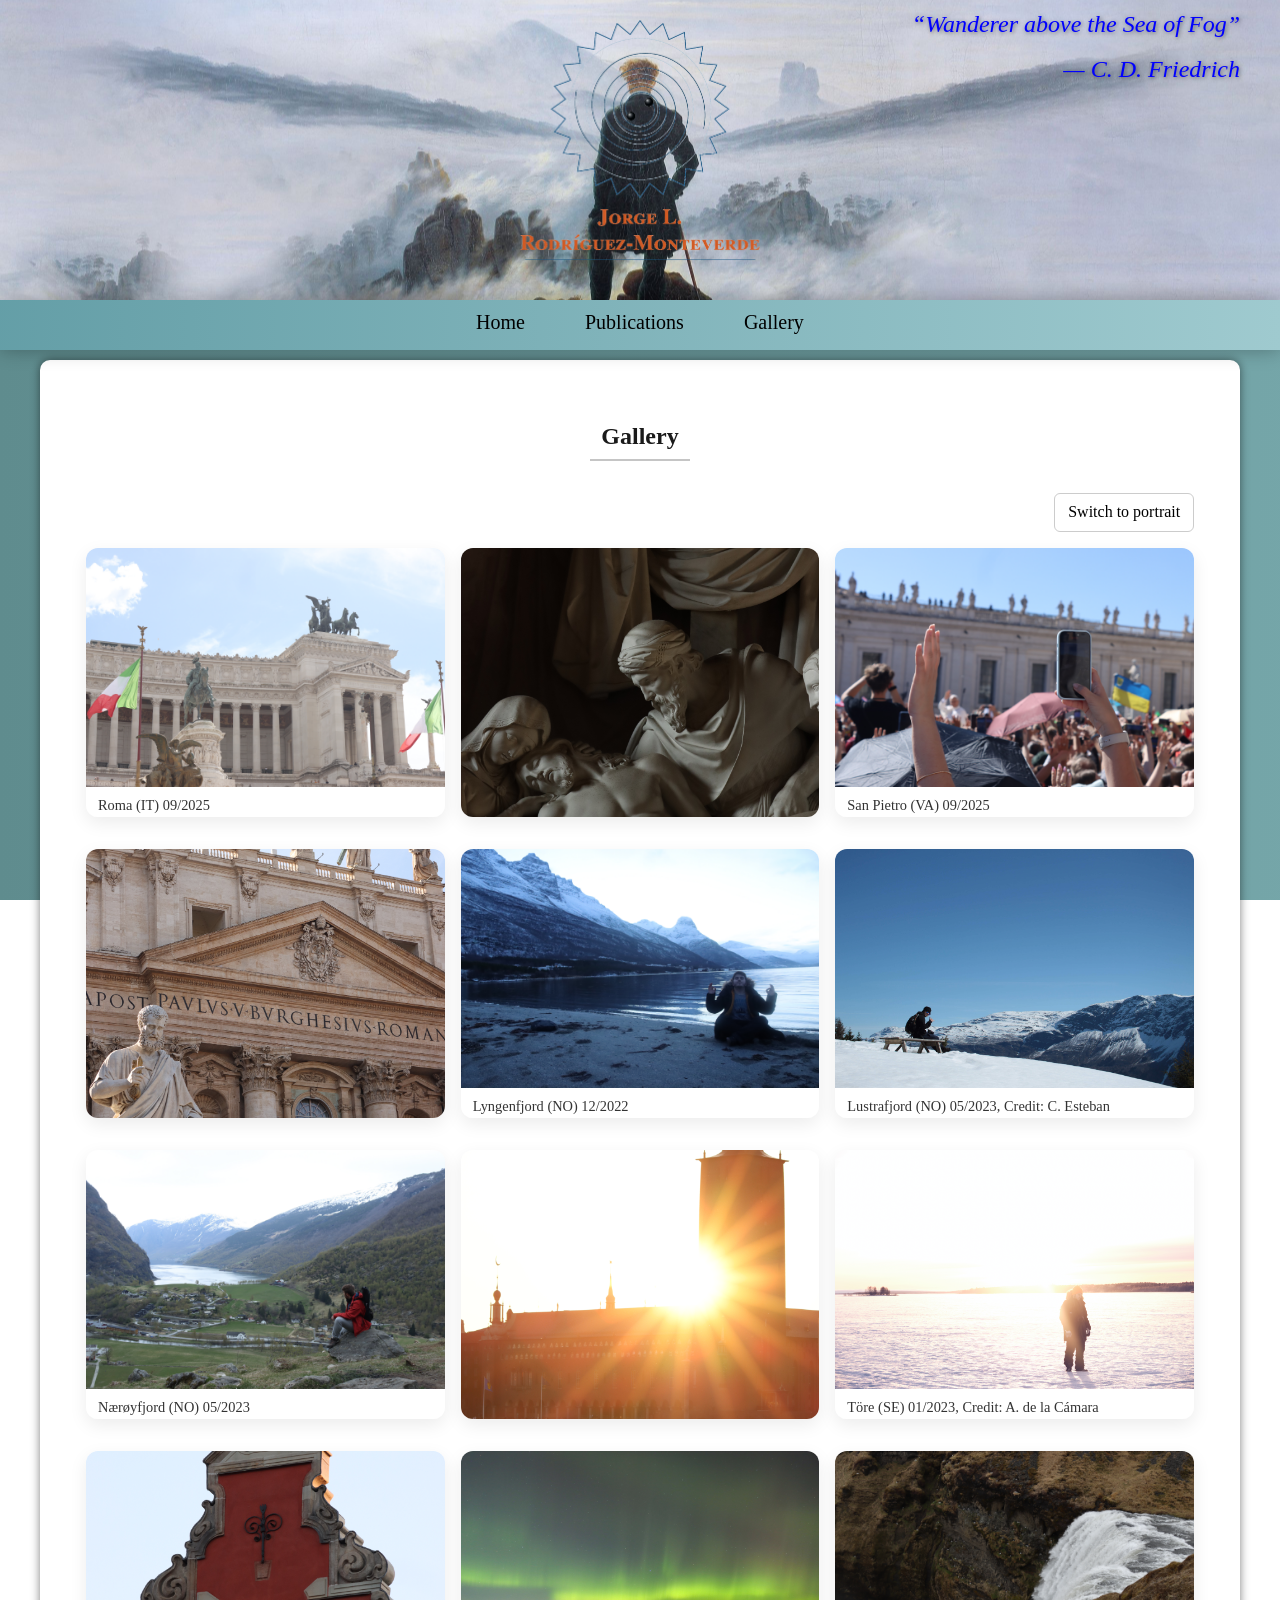
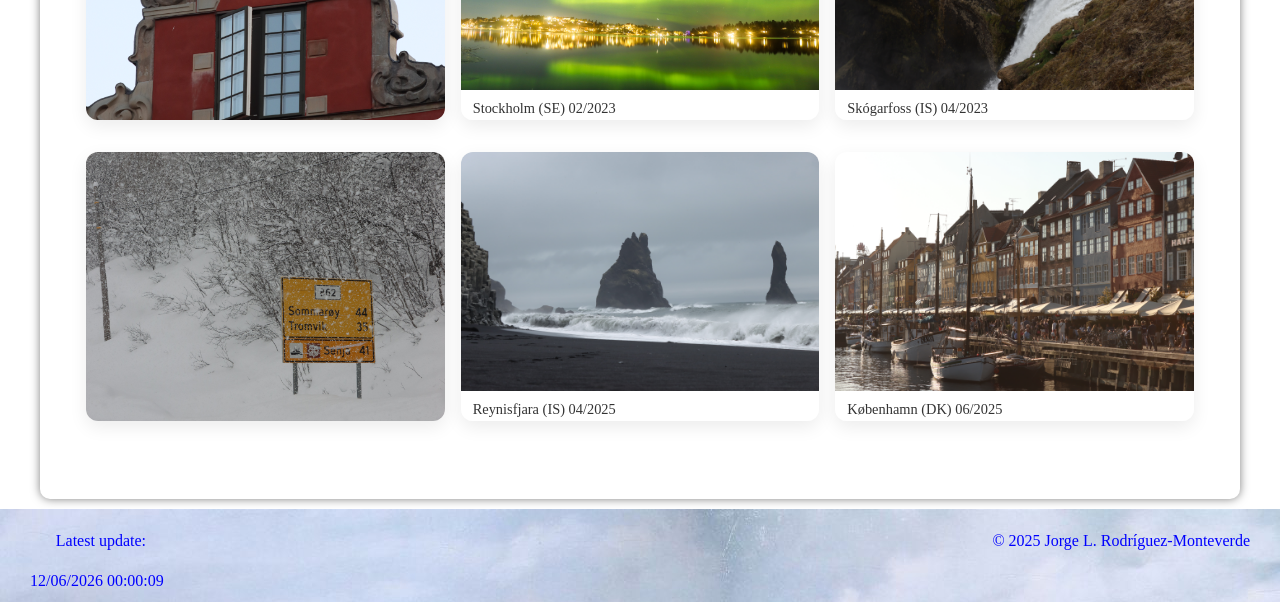
==== gallery.html @ 2db19d3f "Primer commit" ====
<!DOCTYPE html>
<html lang="en">
<head>
    <meta charset="UTF-8">
    <link href="https://cdn.jsdelivr.net/npm/bootstrap@5.3.0/dist/css/bootstrap.min.css" rel="stylesheet">
    <meta name="viewport" content="width=device-width, initial-scale=1.0">
    <title>Jorge L. Rodríguez-Monteverde Physicist</title>
    <link rel="stylesheet" href="css/styles.css">
    <script src="https://kit.fontawesome.com/335e0c8686.js" crossorigin="anonymous"></script>
</head>
<body>
<!--<body style="background-image: images/Hubble-scaled.jpg)">-->
<div id="page-container">
    <div id="content-wrap">
<header class="banner">
  <!-- Desktop version -->
  <div class="fade-in-image d-none d-md-block header-image-container">
    <img src="images/background-1.jpg" alt="Sea of Fog" class="background-image">

    <div class="profile-info">
      <div class="fade-in-image">
        <img src="images/High-Qual-Logo.png" alt="Jorge L. Rodríguez-Monteverde" class="logo">
      </div>
    </div>

    <!-- ✨ The quote for large screens -->
    <div class="quote fade-in-image">
      <p>“Wanderer above the Sea of Fog”</p>
      <p>— C. D. Friedrich</p>
    </div>
  </div>

  <!-- Mobile version -->
  <div class="fade-in-image d-block d-md-none">
    <img src="images/background.jpg" alt="Sea of Fog" class="background-image" style="height: 100px">
    <div class="profile-info">
      <div class="fade-in-image">
        <img src="images/High-Qual-Logo.png" alt="Jorge L. Rodríguez-Monteverde" class="logo" style="height: 80px">
      </div>
    </div>
    <!-- Hide or keep smaller version -->
    <div class="quote fade-in-image" style="display: none;">
      <p>“Wanderer above the Sea of Fog”</p>
      <p>— C. D. Friedrich</p>
    </div>
  </div>
</header>
<!--    <nav>-->
<!--        <ul>-->
<!--            <li><a href="index.html">Home</a></li>-->
<!--            <li><a href="news.html">News</a></li>-->
<!--            <li><a href="projects.html">Projects</a></li>-->
<!--            <li><a href="talks.html">Talks</a></li>-->
<!--            <li><a href="publications0.html">Publications</a></li>-->
<!--        </ul>-->
<!--    </nav>-->
    <nav class="navbar">
        <div class="navbar-header d-block d-md-none">
            <span class="navbar-toggle" id="js-navbar-toggle">&#9776;</span>
        </div>
        <ul class="main-nav" id="js-menu">
            <li><a href="index.html">Home</a></li>
            <li><a href="publications.html">Publications</a></li>
            <li><a href="gallery.html">Gallery</a></li>
            <!--<li><a href="outreach.html">Outreach</a></li>-->
            <!--<li><a href="publications.html">Publications</a></li>-->
            <!--<li><a href="teaching.html">Teaching</a></li>-->
        </ul>
    </nav>

    <script>document.getElementById('js-navbar-toggle').addEventListener('click', function() {
        var menu = document.getElementById('js-menu');
        menu.classList.toggle('show');
    });</script>
    
<main style="width: 100%">
  <section class="gallery-section" aria-label="Photo gallery">
    <h4><b>Gallery</b></h4>
    <hr>

    <div class="gallery-controls">
      <button id="toggle-orientation" aria-pressed="false">Switch to portrait</button>
    </div>

    <div id="gallery" class="gallery landscape">
      <figure class="gallery-item landscape">
        <img src="images/personal/IMG_0128.JPG" alt="" loading="lazy">
        <figcaption>Roma (IT) 09/2025</figcaption>
      </figure>

      <figure class="gallery-item landscape">
        <img src="images/personal/IMG_0231.JPG" alt="" loading="lazy">
        <figcaption>Roma (IT) 09/2025</figcaption>
      </figure>

      <figure class="gallery-item portrait">
        <img src="images/personal/IMG_0692.JPG" alt="" loading="lazy">
        <figcaption>San Pietro (VA) 09/2025</figcaption>
      </figure>

      <figure class="gallery-item landscape">
        <img src="images/personal/IMG_0925.JPG" alt="" loading="lazy">
        <figcaption>San Pietro (VA) 09/2025</figcaption>
      </figure>

      <figure class="gallery-item portrait">
        <img src="images/personal/IMG_3648.JPG" alt="" loading="lazy">
        <figcaption>Lyngenfjord (NO) 12/2022</figcaption>
      </figure>

      <figure class="gallery-item landscape">
        <img src="images/personal/IMG_6350.jpg" alt="" loading="lazy">
        <figcaption>Lustrafjord (NO) 05/2023, Credit: C. Esteban</figcaption>
      </figure>
      
      <figure class="gallery-item landscape">
        <img src="images/personal/IMG_6788.JPG" alt="" loading="lazy">
        <figcaption>Nærøyfjord (NO) 05/2023</figcaption>
      </figure>
      
      <figure class="gallery-item portrait">
        <img src="images/personal/IMG_8359.JPG" alt="" loading="lazy">
        <figcaption>Stockholm (SE) 06/2023</figcaption>
      </figure>
      
      <figure class="gallery-item landscape">
        <img src="images/personal/jorge.jpg" alt="" loading="lazy">
        <figcaption>Töre (SE) 01/2023, Credit: A. de la Cámara</figcaption>
      </figure>
      
        <figure class="gallery-item landscape">
        <img src="images/personal/IMG_8380.JPG" alt="" loading="lazy">
        <figcaption>Stockholm (SE) 06/2023</figcaption>
      </figure>
      
      <figure class="gallery-item landscape">
        <img src="images/personal/IMG_4158(2).jpg" alt="" loading="lazy">
        <figcaption>Stockholm (SE) 02/2023</figcaption>
      </figure>
      
      <figure class="gallery-item portrait">
        <img src="images/personal/IMG_4954.JPG" alt="" loading="lazy">
        <figcaption>Skógarfoss (IS) 04/2023</figcaption>
      </figure>
      
      <figure class="gallery-item landscape">
        <img src="images/personal/IMG_9784.JPG" alt="" loading="lazy">
        <figcaption>Kvaløysletta (NO) 03/2025</figcaption>
      </figure>
      
            <figure class="gallery-item landscape">
        <img src="images/personal/IMG_5047.JPG" alt="" loading="lazy">
        <figcaption>Reynisfjara (IS) 04/2025</figcaption>
      </figure>
      
            <figure class="gallery-item landscape">
        <img src="images/personal/IMG_7578.JPG" alt="" loading="lazy">
        <figcaption>Københamn (DK) 06/2025</figcaption>
      </figure>
    </div>
  </section>
</main>
</style>

<!-- Small script to toggle global orientation -->
<script>
  (function(){
    const btn = document.getElementById('toggle-orientation');
    const gallery = document.getElementById('gallery');

    btn.addEventListener('click', () => {
      const isPortrait = gallery.classList.toggle('portrait');
      gallery.classList.toggle('landscape', !isPortrait);

      btn.textContent = isPortrait ? 'Switch to landscape' : 'Switch to portrait';
      btn.setAttribute('aria-pressed', isPortrait ? 'true' : 'false');
    });
  })();
</script>
		
<script>
  // --- Lightbox logic ---
  const galleryImages = document.querySelectorAll('.gallery-item img');

  // Create the overlay element
  const lightbox = document.createElement('figure');
  lightbox.classList.add('lightbox');
  lightbox.innerHTML = `
    <img src="" alt="">
    <figcaption></figcaption>
  `;
  document.body.appendChild(lightbox);

  const lightboxImg = lightbox.querySelector('img');
  const lightboxCaption = lightbox.querySelector('figcaption');

  // Open on click
  galleryImages.forEach(img => {
    img.addEventListener('click', () => {
      lightboxImg.src = img.src;
      lightboxCaption.textContent = img.alt || '';
      lightbox.classList.add('active');
    });
  });

  // Close on click or Esc
  lightbox.addEventListener('click', () => {
    lightbox.classList.remove('active');
  });
  document.addEventListener('keydown', e => {
    if (e.key === 'Escape') lightbox.classList.remove('active');
  });
</script>
   
            
            
        </section>
    </main>
</div>
        <footer>
	    <div>
		    <p style="color: blue;">&nbsp Latest update: </p>
		    <p id="Demo" style="color: blue;"> </p>
	    </div>
            <div>
		<p style="color: blue;">© 2025 Jorge L. Rodríguez-Monteverde</p>
		<!--<p style="font-family: 'Caveat', cursive; color: blue;">"Wanderer above the Sea of Fog"</p>
		<p style="font-family: 'Caveat', cursive; color: blue;">- By 	C. D. Friedrich</p>-->
	    </div>
    </footer>
    
    <script src="https://ajax.googleapis.com/ajax/libs/jquery/1.7.1/jquery.min.js"></script>
	<script src="js/jquery.rs.slideshow.js"></script>
	<script src="js/html-captions-bootstrap.js"></script>
	<script>
		let text = document.lastModified;
		document.getElementById("Demo").innerHTML = text;
	</script>
</div>
</body>
</html>
---- css/styles.css ----
body, html { margin: 0; 
padding: 0; 
font-family: Times New Roman, serif; 
width: 100%; 
height: 100%; 
/*background-image: url("images/Hubble-scaled.jpg"); 
background-size: cover; /* fills screen nicely */ 
/*background-position: center; background-repeat: no-repeat; z-index: -1; /* behind all page content */ 
/*opacity: 0.9; /* optional — make content stand out */ 
background: none; /*#95ed55;*/ 
min-height: 100vh; }

/* --- Animated gradient background --- */
body::before {
  content: "";
  position: fixed;       /* fixed so it stays during scroll */
  inset: 0;              /* top, right, bottom, left = 0 */
  z-index: -1;           /* keeps it behind all content */
  background: linear-gradient(270deg, #9dbabd, #8abfc3, #5f8c8e);
  background-size: 400% 400%;
  animation: bodyGradientShift 18s ease-in-out infinite;
  opacity: 1;            /* adjust 0.6–1.0 for desired softness */
}

/* --- Smooth gradient animation --- */
@keyframes bodyGradientShift {
  0%   { background-position: 0% 50%; }
  50%  { background-position: 100% 50%; }
  100% { background-position: 0% 50%; }
}

#page-container {
    position: relative;
    min-height: 100vh;
}

#content-wrap {
    padding-bottom: 93px;    /* altezza del footer */
}

/* --- Lightbox overlay --- */
.lightbox {
  position: fixed;
  top: 0;
  left: 0;
  width: 100vw;
  height: 100vh;
  background: rgba(0, 0, 0, 0.8);
  display: flex;
  align-items: center;
  justify-content: center;
  z-index: 999;
  opacity: 0;
  visibility: hidden;
  transition: opacity 0.3s ease, visibility 0.3s ease;
}

/* --- Lightbox overlay --- */
.lightbox {
  position: fixed;
  top: 0;
  left: 0;
  width: 100vw;
  height: 100vh;
  background: rgba(0, 0, 0, 0);
  display: flex;
  align-items: center;
  justify-content: center;
  z-index: 999;
  opacity: 0;
  visibility: hidden;
  transition: opacity 0.3s ease, visibility 0.3s ease;
}

/* visible state */
.lightbox.active {
  opacity: 1;
  visibility: visible;
  background: rgba(0,0,0,0);
  backdrop-filter: blur(10px);      /* blur what’s behind */
  -webkit-backdrop-filter: blur(10px); /* Safari support */
}

/* image inside lightbox */
.lightbox img {
  max-width: 90%;
  max-height: 90%;
  border-radius: 10px;
  box-shadow: 0 0 25px rgba(255, 255, 255, 0.3);
  cursor: zoom-out;
  transition: transform 0.3s ease;
}

.lightbox img:hover {
  transform: scale(1.02);
}

/* optional caption in lightbox */
.lightbox figcaption {
  color: white;
  text-align: center;
  margin-top: 10px;
  font-size: 1rem;
  font-family: "Times New Roman", serif;
}


.gallery-section {
  max-width: 1200px;
  margin: 2rem auto;
  padding: 0 1rem;
}

.gallery-section h4 {
  text-align: center;
  margin-bottom: 0.5rem;
  color: #1a1a1a;
}

.gallery-section hr {
  width: 100px;
  height: 2px;
  background-color: #1a1a1a;
  border: none;
  margin: 0.5rem auto 2rem auto;
}

/* Gallery controls */
.gallery-controls {
  display: flex;
  justify-content: flex-end;
  margin-bottom: 1rem;
}

.gallery-controls button {
  padding: 0.4rem 0.8rem;
  border-radius: 6px;
  border: 1px solid #ccc;
  background: #fff;
  cursor: pointer;
}

/* Grid layout */
.gallery {
  display: grid;
  grid-template-columns: repeat(3, 1fr);
  gap: 16px;
}

@media (max-width: 992px) {
  .gallery { grid-template-columns: repeat(2, 1fr); }
}

@media (max-width: 600px) {
  .gallery { grid-template-columns: 1fr; }
}

/* Gallery items */
.gallery-item {
  overflow: hidden;
  border-radius: 12px;
  background: #fff;
  box-shadow: 0 6px 18px rgba(0,0,0,0.08);
  display: flex;
  flex-direction: column;
}

/* Aspect ratio */
.gallery-item.landscape { aspect-ratio: 4 / 3; }
.gallery-item.portrait { aspect-ratio: 3 / 4; }

.gallery.portrait .gallery-item { aspect-ratio: 3 / 4 !important; }
.gallery.landscape .gallery-item { aspect-ratio: 4 / 3 !important; }

/* Image */
.gallery-item img {
  width: 100%;
  height: 100%;
  object-fit: cover;
  display: block;
}

.gallery-item img {
  display: block !important;
  opacity: 1 !important;
  visibility: visible !important;
}

/* Caption */
.gallery-item figcaption {
  padding: 0.5rem 0.75rem;
  font-size: 0.9rem;
  color: #333;
  background: rgba(255, 255, 255, 0.85);
}

@media (max-width: 768px) {
  .image-caption {
    font-size: 1.2rem;
    top: 5px;
    right: 10px;
  }
}

header .quote {
  position: absolute;
  top: 10px;
  right: 40px;
  text-align: right;
  font-style: italic;
  color: blue; /* or a subtle color from your palette */
  font-size: 1.5rem;
  line-height: 1.2;
  opacity: 0;
  animation: fadeInQuote 2.5s ease-in forwards;
  animation-delay: 1s; /* fades in slightly after the image */
  text-shadow: 1px 1px 4px rgba(0,0,0,0.5);
}

@keyframes fadeInQuote {
  from { opacity: 0; transform: translateY(-10px); }
  to { opacity: 1; transform: translateY(0); }
}

banner {
    position: relative;
    text-align: center;
    color: white;
}
/* --- HEADER stays full width --- */
header figure {
  margin: 0;
  width: 100%;
}
header img {
  display: block;
  width: 100%;
  height: auto;
}

/* --- Wrapper for the main area --- */
.page-wrap {
  position: relative;
  min-height: 100vh;
}

/* --- Banners --- */
/*.banner {
  position: absolute;
  top: 0;
  bottom: 0;
  width: 150px;
  background-image: url("Hubble-scaled.jpg");
  background-size: cover;
  background-position: center;
  background-repeat: no-repeat;
  z-index: 0;
}

.banner-left {
  left: 0;
}

.banner-right {
  right: 0;
}*/

/* --- Main content area --- */
.content {
  position: relative;
  z-index: 1;
  margin: 0 150px; /* same as banner width */
  padding: 20px;
}

/* Content sits between banners */
.content {
  position: relative;
  z-index: 1;
  margin: 0 150px; /* leave space for banners */
  padding: 20px;
}


/* Content sits between banners */
.content {
  position: relative;
  z-index: 1;
  margin: 0 150px; /* leave space for banners */
  padding: 20px;
}
hr {
  display: block;
  margin-top: 0.5em;
  margin-bottom: 1em;
  margin-left: auto;
  margin-right: auto;
  border-style: solid;
  border-width: 1px;
  color: black;
}
.background-image {
    width: 100%;
    height: 300px;
    object-fit: cover;
}

.fade-in-image{
  animation: fadeIn 3s;
  -webkit-animation: fadeIn 3s;
  -moz-animation: fadeIn 3s;
  -o-animation: fadeIn 3s;
  -ms-animation: fadeIn 3s;
    height: 300px;
}

#timelineContent {
  transition: all 0.3s ease;
  max-height: 0;
  overflow: hidden;
}
#timelineContent.show {
  max-height: 2000px;
}
#timelineToggle {
  display: flex;
  margin: 0 auto; /* centers horizontally */
  justify-content: center;
}

@media (max-width: 768px){
    .fade-in-image{
        animation: fadeIn 3s;
        -webkit-animation: fadeIn 3s;
        -moz-animation: fadeIn 3s;
        -o-animation: fadeIn 3s;
        -ms-animation: fadeIn 3s;
        height: 100px;
    }
}

@keyframes fadeIn {
  0% { opacity: 0; }
  100% { opacity: 1; }
}

@-moz-keyframes fadeIn {
  0% { opacity: 0; }
  100% { opacity: 1; }
}

@-webkit-keyframes fadeIn {
  0% { opacity: 0; }
  100% { opacity: 1; }
}

@-o-keyframes fadeIn {
  0% { opacity: 0; }
  100% { opacity: 1; }
}

@-ms-keyframes fadeIn {
  0% { opacity: 0; }
  100% { opacity: 1; }
}

.profile-info {
    position: absolute;
    top: 55%;
    left: 50%;
    transform: translate(-50%, -50%);
}
.logo {
    display: flex;
    /*position: absolute;*/
    margin-left: auto;
    margin-right: auto;
    height: 250px;
    width: auto;
}

.profile-image {
    width: 350px;
    height: 350px;
    border-radius: 200%;
    /*border: 5px solid white;*/
}

/*nav {*/
    /*background-color: #ffefdb;*/
    /*padding: 0px 0;*/
    /*!*max-width: 1500px; *!*/
    /*!*padding-left: 300px;*!*/
    /*position: relative;*/
    /*align-items: center;*/
    /*!*margin-left: 400;*!*/
/*}*/

/*nav ul {*/
/*    list-style-type: none;*/
/*    padding: 0;*/
/*    margin-left: 400;*/
/*    display: flex;*/
/*    justify-content: center;*/
/*    box-shadow: 0 0 20px rgba(0,0,0,0.3);*/
/*    margin: 0px;*/
/*    height: 50px;*/
/*}*/

/*nav ul li {*/
/*    margin: 0 15px;*/
/*}*/

/*nav ul li a {*/
/*    color: black;*/
/*    text-decoration: none;*/
/*    font-size: 20px;*/
/*    padding: 10px 15px 10px;*/
/*    display: block;*/
/*    border-radius: 8px;*/
/*    height: 50px;*/
/*    line-height: 25px;*/
/*}*/

/*nav ul li a.active, nav ul li a:hover {*/
/*    background-color: rgba(240, 250, 220, 1); */
/*    box-shadow: 0 0 10px rgba(0,0,0,0.3);*/
/*}*/

.navbar {
    background-color: #9fcacf;
    padding: 0px 0;
    /*max-width: 1500px; */
    /*padding-left: 300px;*/
    position: relative;
    align-items: center;
    /*margin-left: 400;*/
    z-index: 0
}

.navbar-header {
    display: flex;
    justify-content: space-between;
    align-items: center;
    padding: 14px 20px;
}

.navbar-toggle {
 display: none;
  font-size: 26px;
  color: #222; /* dark gray so it’s visible on light gradients */
  cursor: pointer;
  background: transparent;
  border: none;
  transition: color 0.3s ease, opacity 0.3s ease, transform 0.2s ease;
  z-index: 10; /* keep above gradient backgrounds */
}

/* subtle wavy underline */
.navbar::after {
  content: "";
  position: absolute;
  bottom: 0;
  left: 0;
  width: 100%;
  height: 100%;
  background: linear-gradient(90deg, #4b8c96, #9fcacf, #4b8c96);
  background-size: 200% auto;
  animation: softWave 4s ease-in-out infinite alternate;
  opacity: 0.7;
  z-index: -1;
}

@keyframes softWave {
  from { background-position: 0% 50%; }
  to   { background-position: 100% 50%; }
}
.navbar-toggle:hover,
.navbar-toggle:focus {
  opacity: 0.0;          /* 0.0 = fully transparent, 1.0 = solid */
  transform: scale(1.05); /* tiny visual feedback */
}

/* Optional: active state when menu is open */

.navbar-toggle.active {
  opacity: 0.0;
  color: #9fcacf;         /* or any accent color you prefer */
}

.main-nav {
    list-style-type: none;
    margin: 0 auto;
    padding: 0;
    display: flex;
    justify-content: center;
    align-items: center;
    box-shadow: 0 0 20px rgba(0,0,0,0.3);
    width: 100%;
}

.main-nav li {
    margin: 0 15px;
}

.main-nav li a {
    color: black;
    text-decoration: none;
    font-size: 20px;
    padding: 10px 15px 10px;
    display: block;
    border-radius: 8px;
    height: 50px;
    line-height: 25px;
}

.main-nav li a:hover {
    background-color: #faefe1;
    box-shadow: 0 0 10px rgba(0,0,0,0.2);
}

/* Media Query per schermi piccoli */
@media (max-width: 768px) {
    .navbar-toggle {
        display: block;
    }

    .main-nav {
        display: none;
        flex-direction: column;
        width: 100%;
    }

    .main-nav li {
        width: 100%;
    }

    .main-nav li a {
        text-align: left;
        padding: 14px;
        border-bottom: 1px solid #444;
    }

    .main-nav.show {
        display: flex;
    }
}

main {
    max-width: 1200px; 
    margin: 10px auto; 
    padding: 30px;
    background-color: white; 
    box-shadow: 0 0 10px rgba(0,0,0,0.5);
    border-radius: 10px;
}

.timeline-section {
    display: flex;
    flex-direction: column;
    align-items: flex-start;
    padding: 0px;
}

.profile-and-timeline {
    display: flex;
    align-items: start; /* Changed from center to start to align the top edges */
    width: 100%;
}

.profile-image {
    width: 200px; /* Adjusted size for better visual balance */
    height: 200px;
    border-radius: 50%;
    margin-right: 10px;
    margin-left: 0px;
    object-fit: cover; /* Ensures the image fits nicely within the circular frame */
}

.profile-and-timeline {
    display: flex;
    align-items: start; /* Changed from center to start to align the top edges */
    width: 100%;
}

.profile-image {
    width: 200px; /* Adjusted size for better visual balance */
    height: 200px;
    border-radius: 100%;
    margin-right: 10px;
    object-fit: cover; /* Ensures the image fits nicely within the circular frame */
}

.timeline-container {
    display: flex;
    flex-direction: column;
    align-items: flex-start;
}

.timeline ul {
    list-style-type: none;
    padding: 0;
    margin: 0;
    position: relative;
    width: 100%;
}

.timeline ul::before {
    content: '';
    position: absolute;
    left: 10px; /* Center the line horizontally */
    top: 50%; /* Start from the middle of the first dot */
    bottom: 50%; /* End at the middle of the last dot */
    height: calc(100% - 20px); /* Adjust the height so it doesn't extend beyond the first and last dots */
    width: 2px;
    background-color: black;
    transform: translateY(-50%);
}

.timeline ul li {
    position: relative;
    padding-left: 30px;
    margin-left: 10px;
    margin-bottom: 20px; /* Adjust space between dots */
}

.timeline ul li::before {
    content: '';
    position: absolute;
    left: 0px;
    top: 50%;
    transform: translate(-50%, -50%);
    width: 12px; /* Size of the dot */
    height: 12px;
    background-color: blue;
    border-radius: 50%;
    border: 2px solid white;
}

.intro_container {
 display: grid;
 align-items: center; 
 grid-template-columns: 1fr 2fr;
 column-gap: 2px;
}

.left {
  /*float: left;*/
  /*width: 35%;*/
}

.right {
  float: right;
  /*width: 65%;*/
  margin-left: 20px;
}

.contact-links {
    width: 100%; 
    padding-top: 10px; 
    margin-left: 0px;
}

.contact-links p {
    margin: 5px 0;
    align-items: center;
}



.contact-links img {
    margin-right: 10px;
    width: 24px;
    height: auto;
}
.nowrap {
  white-space: nowrap ;
  /*overflow: hidden;*/
}

a:hover {
  color: blue;
  background-color: transparent;
  text-decoration: underline;
}

a:link {
  color: black;
  background-color: transparent;
  text-decoration: underline;
}
.contact-links a {
    display: flex;
    align-items: center;
    color: #000;
    text-decoration: none;
}

footer {
    background-color: #fff;
    background-image: url("background.jpg");
    color: white;
    font-size: 16px;
    text-align: center;
    padding: 20px 30px 25px 30px;
    position: absolute;
    width: 100%;
    height: 93px;
    display: flex;
    justify-content: space-between;
    bottom: 0;
}

footer p{
    height: 24px;
    min-width: 133.79px;
}

.fade-in-image {
  position: relative; /* make the caption position relative to this container */
}

.image-caption {
  position: absolute;
  top: 15px;
  right: 25px;
  font-family: 'Caveat', cursive;
  font-size: 1.6rem;
  color: white;
  opacity: 0.9;
  text-shadow: 1px 1px 3px rgba(0,0,0,0.7);
  z-index: 5; /* ensures it's above image and logo */
}

#l{
    position: absolute;
    top: 7px;
    left: 30px;
    height: 24px;
    lenght: 133.79px;
    margin-bottom: 20px;
}

#demo{
    position: absolute;
    top: 31px;
    left: 30px;
}
#r{
    position: absolute;
    top: 7px;
    right: 30px;
}

@media (max-width: 768px) {
    #demo{
        position: absolute;
        top: 31px;
        left: 55px;
    }

    #r{
        position: absolute;
        top: 50px;
        left: -25px;
    }
}
.figures {
  padding: 10px;
  display: block;
  margin-left: 200px;
  margin-right: auto;
  border: none;
}

.figscaption {
  background-color: white;
  color: black;
  font-style: italic;
  font-size: 14px;
  padding: 2px;
  margin-left: 180px;
}
.sp_container {
 display: grid;
 align-items: center; 
 grid-template-columns: 1fr 1fr;
 column-gap: 1px;
}

.sp_image {
  width: 200px;
  height: auto;
  /*object-fit: contain;*/
}

.sp_text {
    font-size: 16px;
}

.reading-time {
    color: #76849e;
    font-size: 14px;
}

// Blog container
//-------------------------
.blog-container {
  background: #fff;
  border-radius: 5px;
  box-shadow: hsla(0, 0, 0, .8) 0 4px 2px -2px;
  font-family: Times New Roman, serif;
  /*font-weight: 100;*/
  margin: 5px auto;
  width: 20rem;
  @media screen and (min-width: 480px) {
    width: 28rem;
  }
  @media screen and (min-width: 767px) {
    width: 40rem;
  }
  @media screen and (min-width: 959px) {
    width: 50rem;
  }
}
.blog-container a {
  color: #4d4dff;
  text-decoration: none;
  transition: .25s ease;
  &:hover {
    border-color: #ff4d4d;
    color: #ff4d4d;
  }
}

// Blog header
//-------------------------
.blog-cover {
  /*background: url("background.jpg");*/
  /*background-size: cover;*/
  /*object-fit: contain;*/
  margin: 10px;
  max-width: 100px;
  height: auto;
  border-radius: 5px 5px 0 0;
  height: 15rem;
  box-shadow: inset hsla(0, 0, 0, .2) 0 64px 64px 16px;
}
.blog-author,
.blog-author--no-cover {
  margin: 10px;
  /*padding-top: .125rem;*/
  width: 80%;
}
.blog-author h5::before,
.blog-author--no-cover h5::before {
  background: url("me.jpg");
  background-size: cover;
  border-radius: 50%;
  content: " ";
  display: inline-block;
  height: 32px;
  margin-right: .5rem;
  position: relative;
  top: 8px;
  width: 32px;
}
.blog-author h5 {
  color: lighten(#333, 40%);
  font-weight: 100;
}
.blog-author--no-cover h5 {
  color: lighten(#333, 40%);
  font-weight: 100;
}

// Blog body
//-------------------------
.blog-body {
  margin: 0 auto;
  width: 80%;
}
.video-body {
  height: 100%;
  width: 100%;
}
.blog-title h3 a {
  color: #333;
  /*font-weight: 100;*/
}
.blog-summary p {
  color: lighten(#333, 10%);
}
.blog-tags ul {
  display: flex;
  flex-direction: row;
  flex-wrap: wrap;
  list-style: none;
  padding-left: 0;
}
.blog-tags li + li {
  margin-left: .5rem;
}
.blog-tags a {
  border: 1px solid lighten(#333, 40%);
  border-radius: 3px;
  color: lighten(#333, 40%);
  font-size: .75rem;
  height: 1.5rem;
  line-height: 1.5rem;
  letter-spacing: 1px;
  padding: 0 .5rem;
  text-align: center;
  text-transform: uppercase;
  white-space: nowrap;
  width: 5rem;
}

// Blog footer
//-------------------------
.blog-footer {
  border-top: 1px solid lighten(#333, 70%);
  margin: 0 auto;
  padding-bottom: .25rem;
  width: 80%;
}
.blog-footer ul {
  list-style: none;
  display: flex;
  flex: row wrap;
  justify-content: flex-end;
  padding-left: 0;
}
.blog-footer li:first-child {
  margin-right: auto;
}
.blog-footer li + li {
  margin-left: .5rem;
}
.blog-footer li {
  color: lighten(#333, 40%);
  font-size: .75rem;
  height: 1.5rem;
  letter-spacing: 1px;
  line-height: 1.5rem;
  text-align: center;
  text-transform: uppercase;
  position: relative;
  white-space: nowrap;
  & a {
    color: lighten(#333, 40%);
  }
}
.comments {
  margin-right: 1rem;
}
.published-date {
  border: 1px solid lighten(#333, 40%);
  border-radius: 3px;
  padding: 0 .5rem;
}
.numero {
  position: relative;
  top: -0.5rem;
}

/* SLIDESHOW */
* {box-sizing:border-box}

/* Slideshow container */
.slideshow-container {
  height: 300px;
  width: 60%;
  position: relative;
  margin: auto;
  border: 2px solid black;
  align-items: center;
  text-align: center;
}

/* Hide the images by default */
.mySlides {
  display: none;
}

.slide_img {
    height: 300px;
    width: auto;
    align-items: center;
    overflow: hidden;
    margin: 10px 10px 10px 10px;
    display: block;
}

/* Next & previous buttons */
.prev, .next {
  cursor: pointer;
  position: absolute;
  top: 50%;
  width: auto;
  margin-top: -22px;
  padding: 16px;
  color: black;
  font-weight: bold;
  font-size: 18px;
  transition: 0.6s ease;
  border-radius: 0 3px 3px 0;
  user-select: none;
}
/*.prev, .next a:hover{
    color: white;
    text-decoration: none;
}*/
/* Position the "next button" to the right */
.next {
  right: 0;
  border-radius: 3px 0 0 3px;
}

/* On hover, add a black background color with a little bit see-through */
.prev:hover, .next:hover {
  background-color: rgba(0,0,0,0.5);
  color: white;
  text-decoration: none;
}

/* Caption text */
/*.text {
  color: #f2f2f2;
  font-size: 15px;
  padding: 8px 12px;
  position: absolute;
  bottom: 8px;
  width: 100%;
  text-align: center;
}*/
.slide_text {
  color: #f2f2f2;
  font-size: 15px;
  position: absolute;
  bottom: 0px;
  width: 100%;
  height: 20px;
  text-align: center;
  /*background-color: #222;*/
  background: rgba(0,0,0,0.8); //
  padding: 16px 16px;
}


/* The dots/bullets/indicators */
.dot {
  cursor: pointer;
  height: 15px;
  width: 15px;
  margin: 0 2px;
  background-color: #bbb;
  border-radius: 50%;
  display: inline-block;
  transition: background-color 0.6s ease;
}

.active, .dot:hover {
  background-color: #717171;
}

/* Fading animation */
.fade {
  animation-name: fade;
  animation-duration: 1.5s;
}

@keyframes fade {
  from {opacity: .4}
  to {opacity: 1}
}

/* TALKS */
.event-title h2 a {
  color: #333;
  font-size: 20;
  font-weight: 100;
}
.event-summary p {
  color: lighten(#333, 10%);
}
.event-tags ul {
  display: flex;
  flex-direction: row;
  flex-wrap: wrap;
  list-style: none;
  padding-left: 0;
}
.event-tags li + li {
  margin-left: .5rem;
}
.event-tags a {
  border: 1px solid lighten(#333, 40%);
  border-radius: 3px;
  color: lighten(#333, 40%);
  font-size: .75rem;
  height: 1.5rem;
  line-height: 1.5rem;
  letter-spacing: 1px;
  padding: 200px .5rem;
  text-align: center;
  text-transform: uppercase;
  white-space: nowrap;
  width: 5rem;
}

// talks footer
.event-footer {
  border-top: 1px solid lighten(#333, 70%);
  margin: 0 auto;
  padding-bottom: .25rem;
  width: 80%;
}
.event-footer ul {
  list-style: none;
  display: flex;
  flex: row wrap;
  justify-content: flex-end;
  padding-left: 0px;
}
.event-footer li:first-child {
  margin-right: auto;
}
.event-footer li + li {
  margin-left: .5rem;
}
.event-footer li {
  color: lighten(#333, 40%);
  font-size: .75rem;
  height: 0.5rem;
  letter-spacing: 1px;
  text-align: center;
  text-transform: uppercase;
  position: relative;
  white-space: nowrap;
  & a {
    color: lighten(#333, 40%);
  }
}
.event-date {
  border: 1px solid lighten(#333, 40%);
  border-radius: 3px;
  padding: 0 .5rem;
}
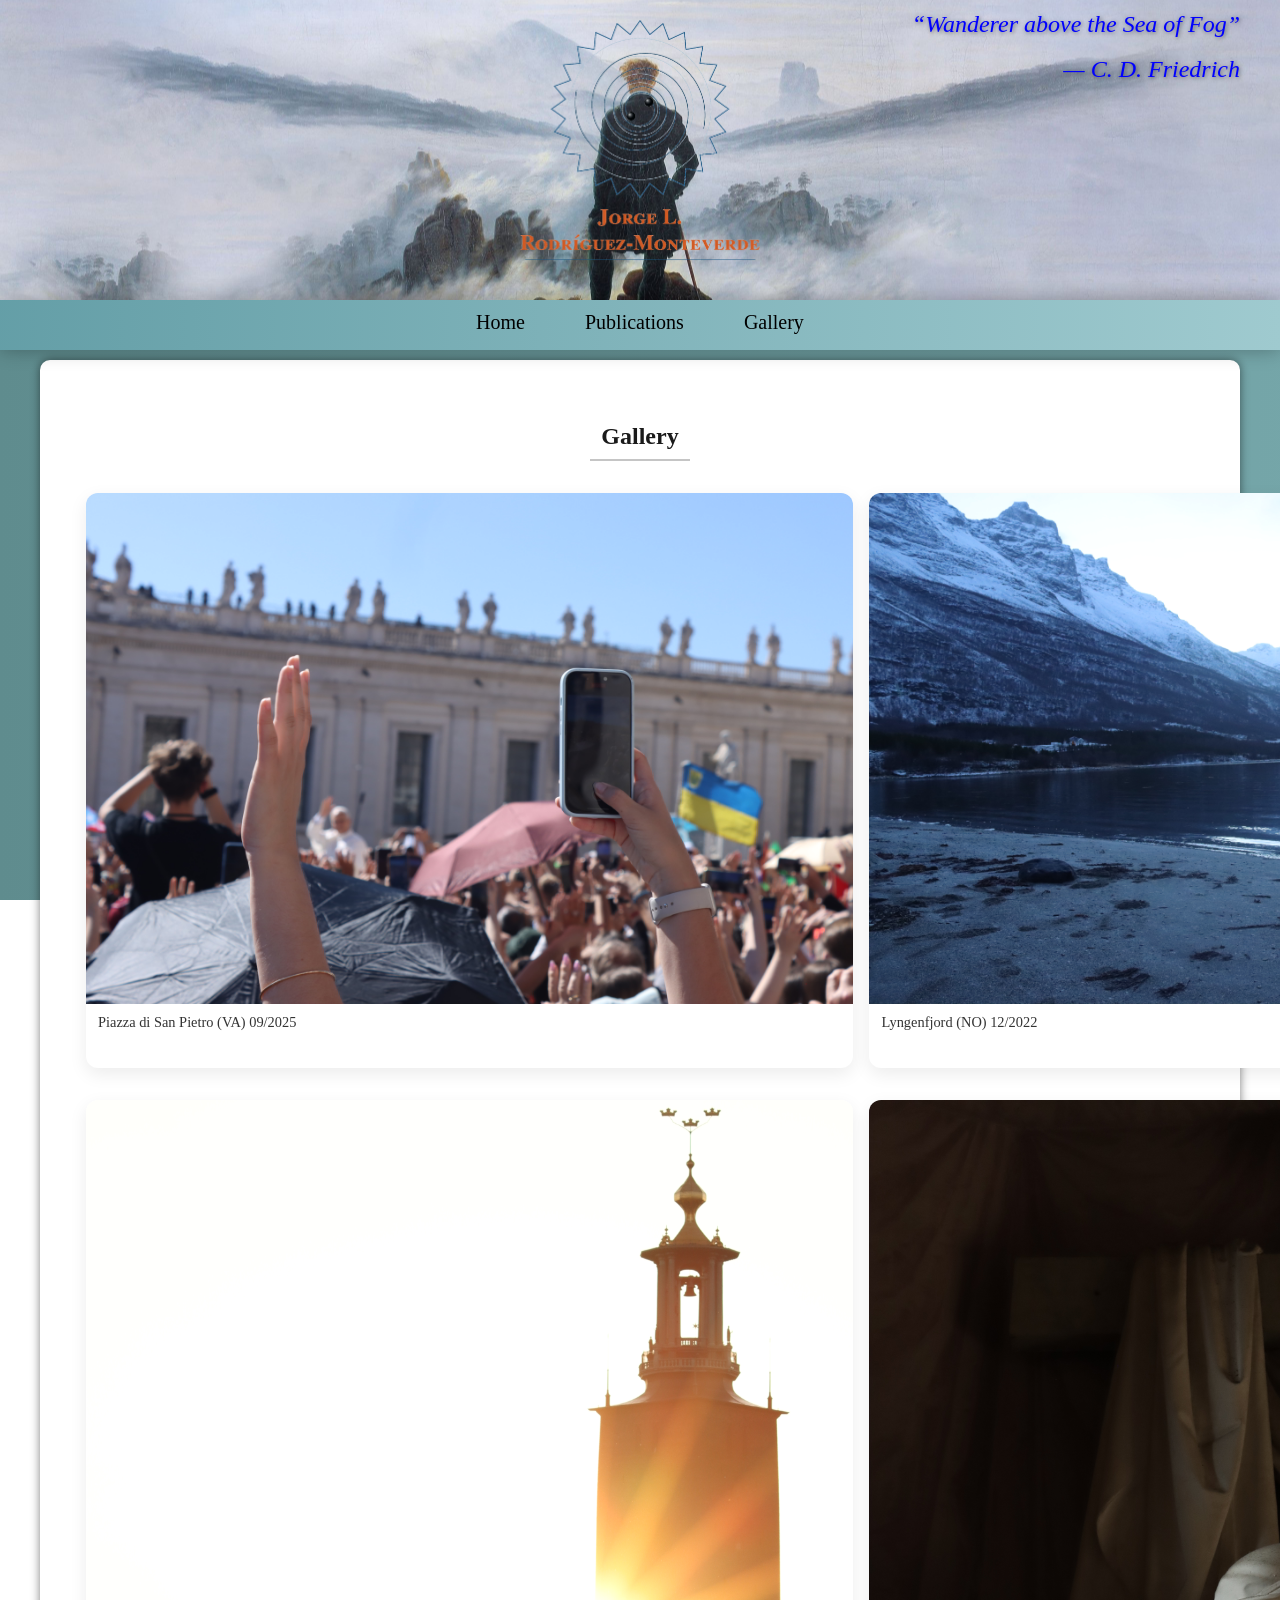
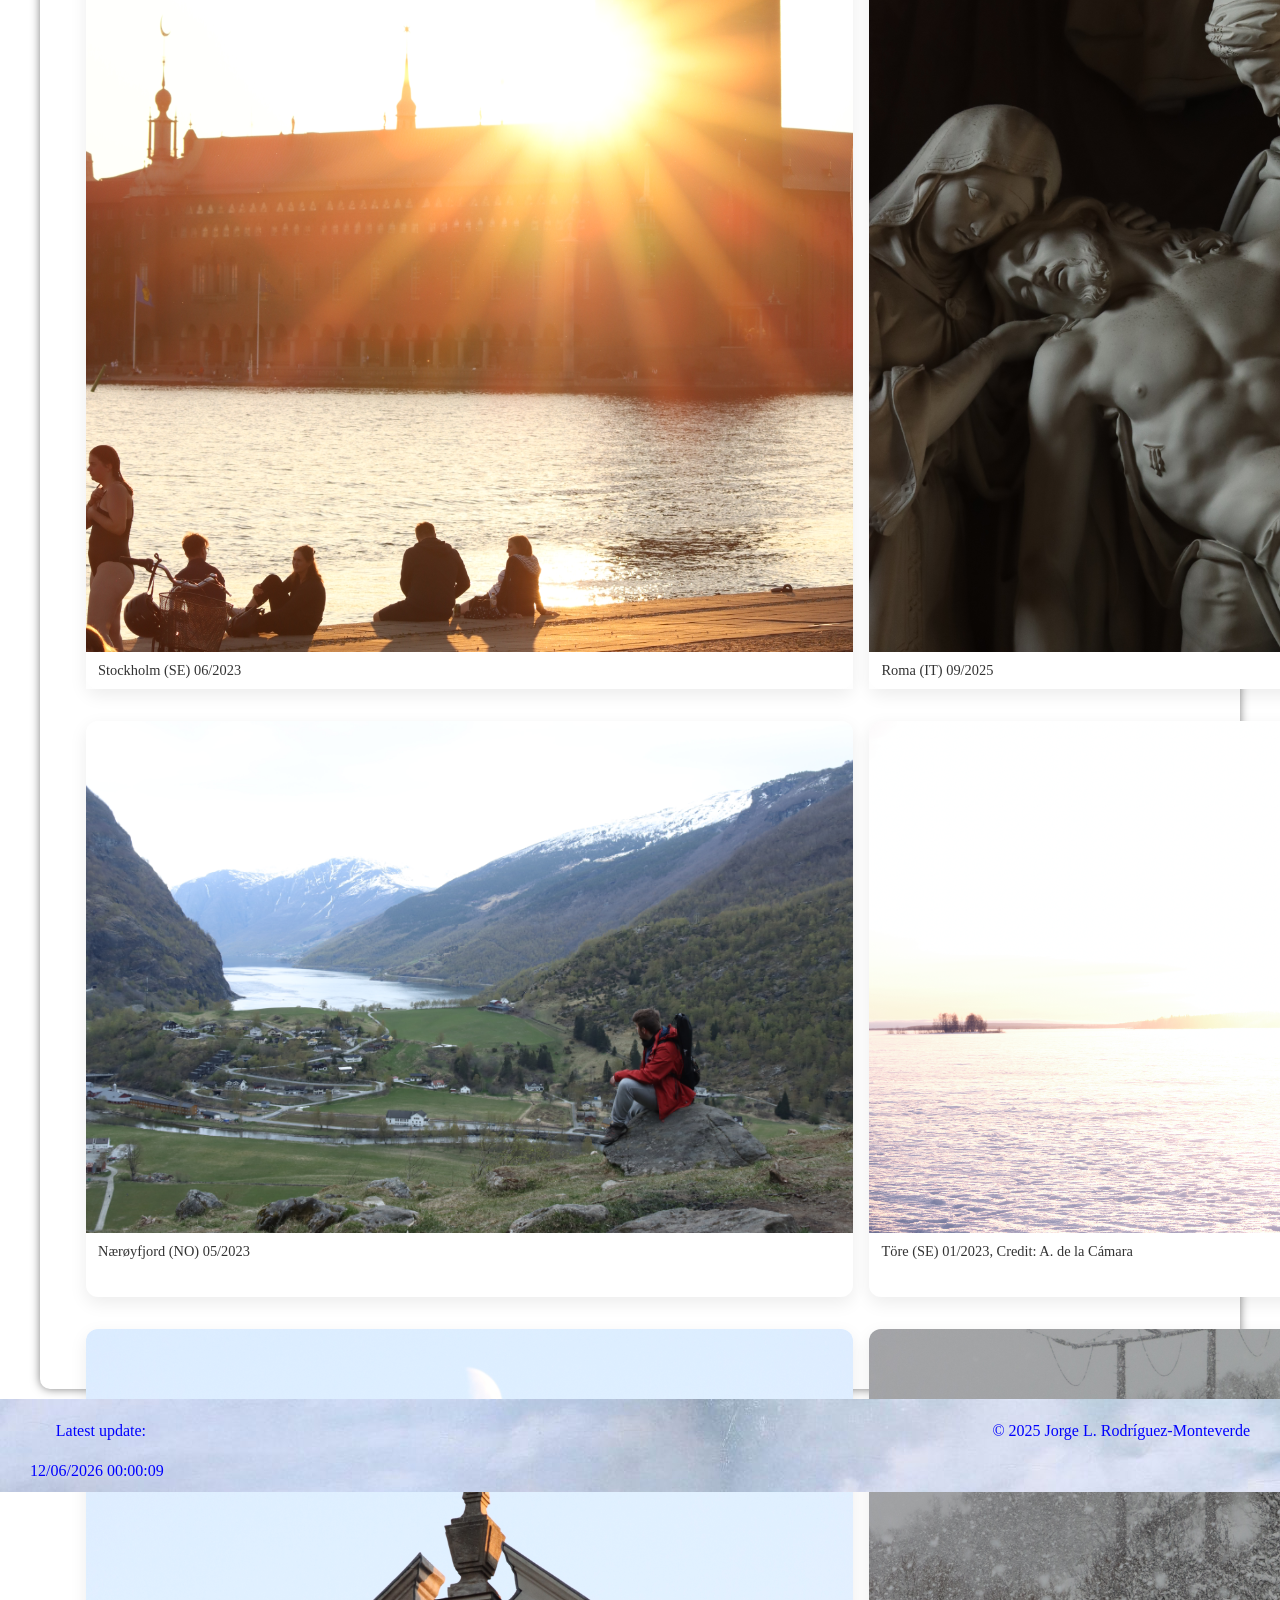
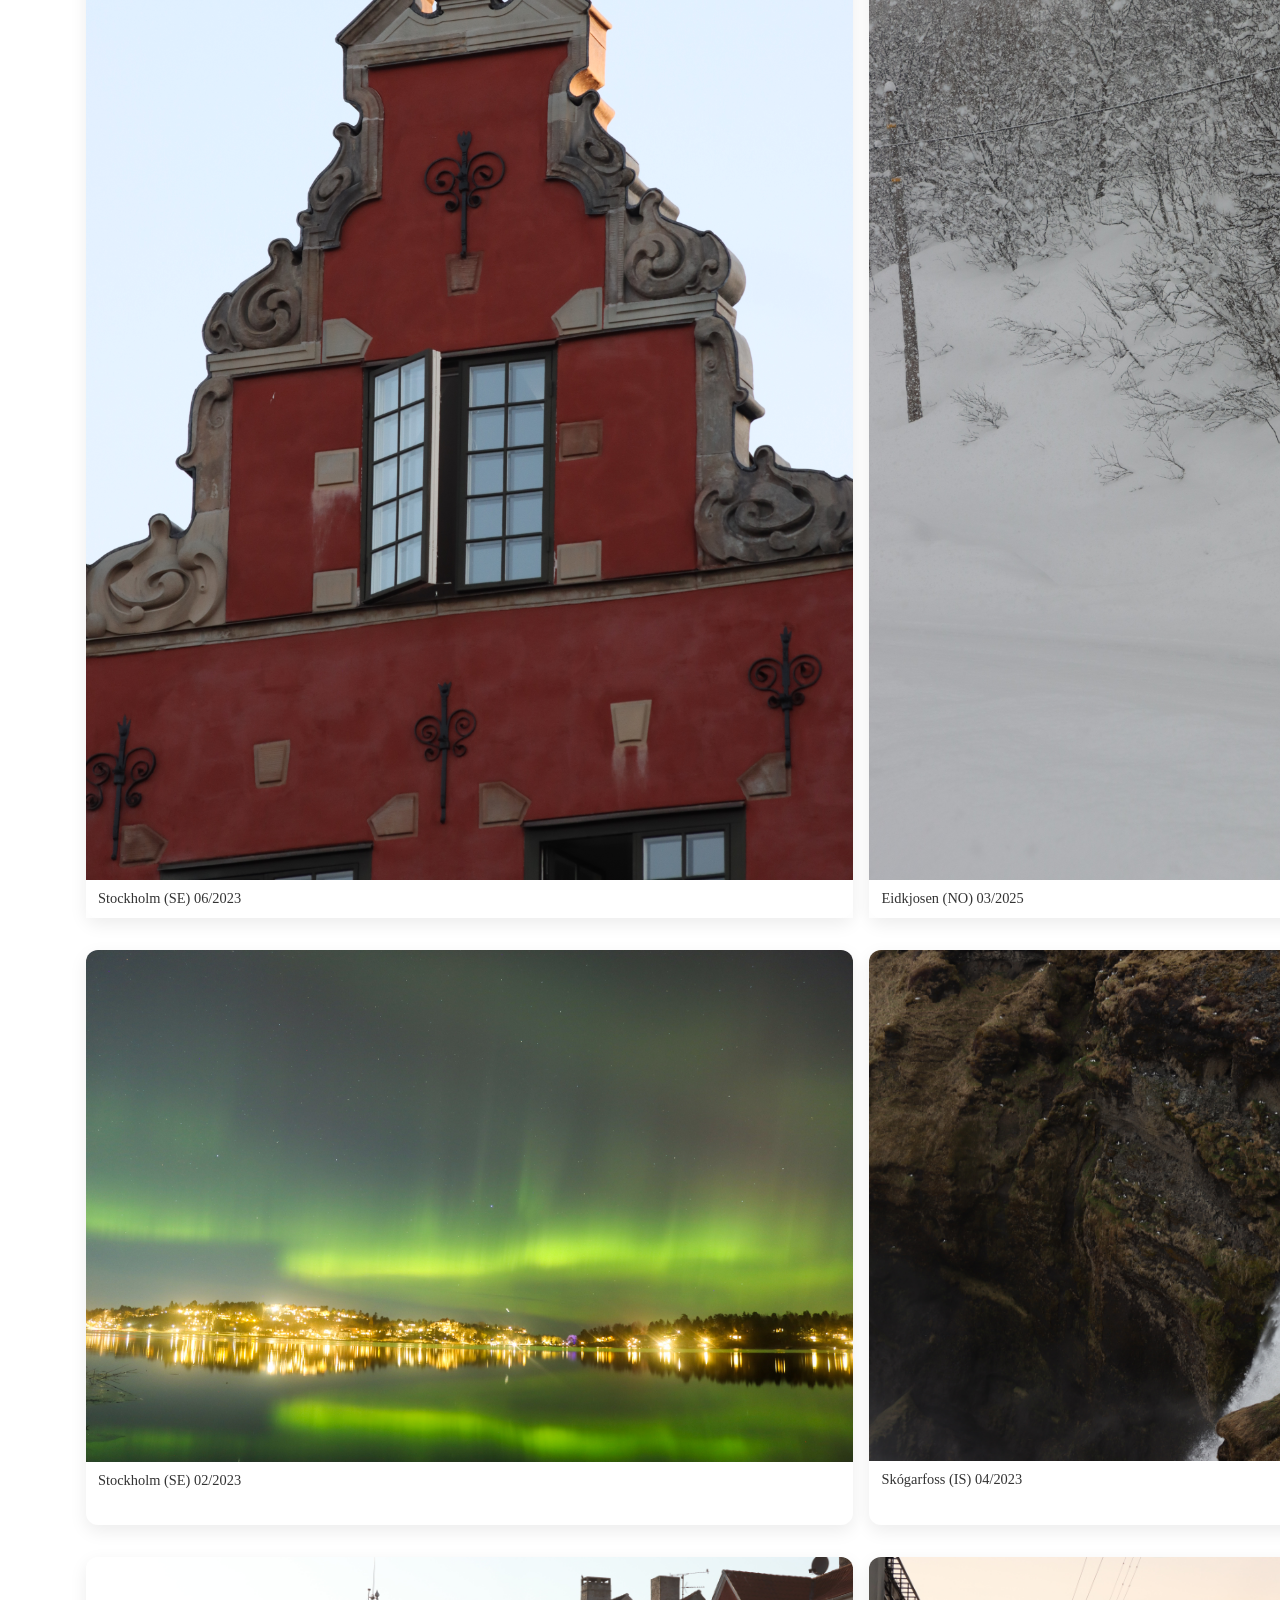
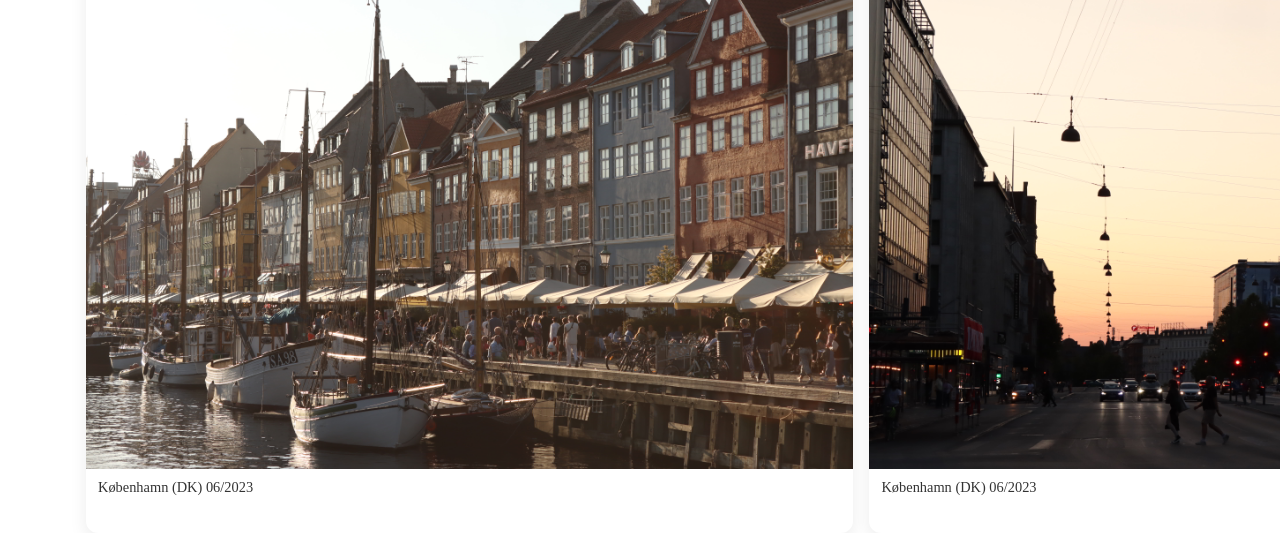
==== commit 757e319e: "Updated homepage content and styles" ====
--- a/gallery.html
+++ b/gallery.html
@@ -68,102 +68,128 @@
         </ul>
     </nav>
 
-    <script>document.getElementById('js-navbar-toggle').addEventListener('click', function() {
-        var menu = document.getElementById('js-menu');
-        menu.classList.toggle('show');
-    });</script>
+<script>
+document.addEventListener('DOMContentLoaded', function() {
+  const toggle = document.getElementById('js-navbar-toggle');
+  const menu = document.getElementById('js-menu');
+
+  toggle.addEventListener('click', function() {
+    menu.classList.toggle('show');
+    toggle.classList.toggle('active'); // keeps button state visible
+  });
+});
+</script>
     
 <main style="width: 100%">
   <section class="gallery-section" aria-label="Photo gallery">
     <h4><b>Gallery</b></h4>
     <hr>
 
-    <div class="gallery-controls">
+   <!--<div class="gallery-controls">
       <button id="toggle-orientation" aria-pressed="false">Switch to portrait</button>
-    </div>
-
+    </div>-->
+
+    <!-- ✅ Only ONE gallery container -->
     <div id="gallery" class="gallery landscape">
-      <figure class="gallery-item landscape">
-        <img src="images/personal/IMG_0128.JPG" alt="" loading="lazy">
+
+      <figure class="gallery-item landscape">
+        <img src="images/personal/IMG_0692.JPG" alt="Piazza di San Pietro (VA) 09/2025" loading="lazy">
+        <figcaption>Piazza di San Pietro (VA) 09/2025</figcaption>
+      </figure>
+
+      <figure class="gallery-item landscape">
+        <img src="images/personal/IMG_3648.JPG" alt="Lyngenfjord (NO) 12/2022" loading="lazy">
+        <figcaption>Lyngenfjord (NO) 12/2022</figcaption>
+      </figure>
+
+      <figure class="gallery-item landscape">
+        <img src="images/personal/IMG_6350.jpg" alt="Lustrafjord (NO) 05/2023" loading="lazy">
+        <figcaption>Lustrafjord (NO) 05/2023, Credit: C. Esteban</figcaption>
+      </figure>
+
+      <figure class="gallery-item portrait">
+        <img src="images/personal/IMG_8359.JPG" alt="Stockholm (SE) 06/2023" loading="lazy">
+        <figcaption>Stockholm (SE) 06/2023</figcaption>
+      </figure>
+
+      <figure class="gallery-item portrait">
+        <img src="images/personal/IMG_0231.JPG" alt="Roma (IT) 09/2025" loading="lazy">
         <figcaption>Roma (IT) 09/2025</figcaption>
       </figure>
 
-      <figure class="gallery-item landscape">
-        <img src="images/personal/IMG_0231.JPG" alt="" loading="lazy">
+      <figure class="gallery-item portrait">
+        <img src="images/personal/IMG_0925.JPG" alt="Piazza di San Pietro (VA) 09/2025" loading="lazy">
+        <figcaption>Piazza di San Pietro (VA) 09/2025</figcaption>
+      </figure>
+
+      <figure class="gallery-item landscape">
+        <img src="images/personal/IMG_6788.JPG" alt="Nærøyfjord (NO) 05/2023" loading="lazy">
+        <figcaption>Nærøyfjord (NO) 05/2023</figcaption>
+      </figure>
+
+      <figure class="gallery-item landscape">
+        <img src="images/personal/jorge.jpg" alt="Töre (SE) 01/2023" loading="lazy">
+        <figcaption>Töre (SE) 01/2023, Credit: A. de la Cámara</figcaption>
+      </figure>
+
+      <figure class="gallery-item landscape">
+        <img src="images/personal/IMG_0128.JPG" alt="Roma (IT) 09/2025" loading="lazy">
         <figcaption>Roma (IT) 09/2025</figcaption>
       </figure>
 
       <figure class="gallery-item portrait">
-        <img src="images/personal/IMG_0692.JPG" alt="" loading="lazy">
-        <figcaption>San Pietro (VA) 09/2025</figcaption>
-      </figure>
-
-      <figure class="gallery-item landscape">
-        <img src="images/personal/IMG_0925.JPG" alt="" loading="lazy">
-        <figcaption>San Pietro (VA) 09/2025</figcaption>
-      </figure>
-
-      <figure class="gallery-item portrait">
-        <img src="images/personal/IMG_3648.JPG" alt="" loading="lazy">
-        <figcaption>Lyngenfjord (NO) 12/2022</figcaption>
-      </figure>
-
-      <figure class="gallery-item landscape">
-        <img src="images/personal/IMG_6350.jpg" alt="" loading="lazy">
-        <figcaption>Lustrafjord (NO) 05/2023, Credit: C. Esteban</figcaption>
-      </figure>
-      
-      <figure class="gallery-item landscape">
-        <img src="images/personal/IMG_6788.JPG" alt="" loading="lazy">
-        <figcaption>Nærøyfjord (NO) 05/2023</figcaption>
-      </figure>
-      
-      <figure class="gallery-item portrait">
-        <img src="images/personal/IMG_8359.JPG" alt="" loading="lazy">
+        <img src="images/personal/IMG_8380.JPG" alt="Stockholm (SE) 06/2023" loading="lazy">
         <figcaption>Stockholm (SE) 06/2023</figcaption>
       </figure>
-      
-      <figure class="gallery-item landscape">
-        <img src="images/personal/jorge.jpg" alt="" loading="lazy">
-        <figcaption>Töre (SE) 01/2023, Credit: A. de la Cámara</figcaption>
-      </figure>
-      
-        <figure class="gallery-item landscape">
-        <img src="images/personal/IMG_8380.JPG" alt="" loading="lazy">
-        <figcaption>Stockholm (SE) 06/2023</figcaption>
-      </figure>
-      
-      <figure class="gallery-item landscape">
-        <img src="images/personal/IMG_4158(2).jpg" alt="" loading="lazy">
+
+      <figure class="gallery-item portrait">
+        <img src="images/personal/IMG_9784.JPG" alt="Eidkjosen (NO) 03/2025" loading="lazy">
+        <figcaption>Eidkjosen (NO) 03/2025</figcaption>
+      </figure>
+
+      <figure class="gallery-item portrait">
+        <img src="images/personal/IMG_7764.JPG" alt="Raksta (SE) 06/2023" loading="lazy">
+        <figcaption>Raksta (SE) 06/2023</figcaption>
+      </figure>
+
+      <figure class="gallery-item landscape">
+        <img src="images/personal/IMG_4158(2).jpg" alt="Stockholm (SE) 02/2023" loading="lazy">
         <figcaption>Stockholm (SE) 02/2023</figcaption>
       </figure>
-      
-      <figure class="gallery-item portrait">
-        <img src="images/personal/IMG_4954.JPG" alt="" loading="lazy">
+
+      <figure class="gallery-item landscape">
+        <img src="images/personal/IMG_4954.JPG" alt="Skógarfoss (IS) 04/2023" loading="lazy">
         <figcaption>Skógarfoss (IS) 04/2023</figcaption>
       </figure>
-      
-      <figure class="gallery-item landscape">
-        <img src="images/personal/IMG_9784.JPG" alt="" loading="lazy">
-        <figcaption>Kvaløysletta (NO) 03/2025</figcaption>
-      </figure>
-      
-            <figure class="gallery-item landscape">
-        <img src="images/personal/IMG_5047.JPG" alt="" loading="lazy">
-        <figcaption>Reynisfjara (IS) 04/2025</figcaption>
-      </figure>
-      
-            <figure class="gallery-item landscape">
-        <img src="images/personal/IMG_7578.JPG" alt="" loading="lazy">
-        <figcaption>Københamn (DK) 06/2025</figcaption>
-      </figure>
-    </div>
+
+      <figure class="gallery-item landscape">
+        <img src="images/personal/IMG_5047.JPG" alt="Reynisfjara (IS) 04/2023" loading="lazy">
+        <figcaption>Reynisfjara (IS) 04/2023</figcaption>
+      </figure>
+
+      <figure class="gallery-item landscape">
+        <img src="images/personal/IMG_7578.JPG" alt="Københamn (DK) 06/2023" loading="lazy">
+        <figcaption>Københamn (DK) 06/2023</figcaption>
+      </figure>
+
+      <figure class="gallery-item landscape">
+        <img src="images/personal/IMG_7596.JPG" alt="Københamn (DK) 06/2023" loading="lazy">
+        <figcaption>Københamn (DK) 06/2023</figcaption>
+      </figure>
+
+      <figure class="gallery-item landscape">
+        <img src="images/personal/IMG_5468.JPG" alt="Gullfoss (IS) 04/2023" loading="lazy">
+        <figcaption>Gullfoss (IS) 04/2023</figcaption>
+      </figure>
+
+    </div> <!-- ✅ close gallery -->
   </section>
 </main>
+
 </style>
 
 <!-- Small script to toggle global orientation -->
-<script>
+<!--<script>
   (function(){
     const btn = document.getElementById('toggle-orientation');
     const gallery = document.getElementById('gallery');
@@ -176,7 +202,7 @@
       btn.setAttribute('aria-pressed', isPortrait ? 'true' : 'false');
     });
   })();
-</script>
+</script>-->
 		
 <script>
   // --- Lightbox logic ---
@@ -199,6 +225,7 @@
     img.addEventListener('click', () => {
       lightboxImg.src = img.src;
       lightboxCaption.textContent = img.alt || '';
+      //lightboxCaption.textContent = img.closest('figure').querySelector('figcaption').textContent;
       lightbox.classList.add('active');
     });
   });
--- a/css/styles.css
+++ b/css/styles.css
@@ -35,7 +35,7 @@
 }
 
 #content-wrap {
-    padding-bottom: 93px;    /* altezza del footer */
+    padding-bottom: 0px;    /* altezza del footer */
 }
 
 /* --- Lightbox overlay --- */
@@ -157,12 +157,14 @@
 
 /* Gallery items */
 .gallery-item {
-  overflow: hidden;
+  /*overflow: hidden;*/
   border-radius: 12px;
   background: #fff;
   box-shadow: 0 6px 18px rgba(0,0,0,0.08);
   display: flex;
   flex-direction: column;
+  overflow: visible;  /* ✅ allow captions below the image */
+  aspect-ratio: 4 / 3;           /* default aspect ratio */
 }
 
 /* Aspect ratio */
@@ -175,9 +177,11 @@
 /* Image */
 .gallery-item img {
   width: 100%;
-  height: 100%;
+  height: auto;
   object-fit: cover;
   display: block;
+  border-top-left-radius: 12px;
+  border-top-right-radius: 12px;
 }
 
 .gallery-item img {
@@ -194,13 +198,13 @@
   background: rgba(255, 255, 255, 0.85);
 }
 
-@media (max-width: 768px) {
+/*@media (max-width: 768px) {
   .image-caption {
     font-size: 1.2rem;
     top: 5px;
     right: 10px;
   }
-}
+}*/
 
 header .quote {
   position: absolute;
@@ -477,14 +481,14 @@
 }
 .navbar-toggle:hover,
 .navbar-toggle:focus {
-  opacity: 0.0;          /* 0.0 = fully transparent, 1.0 = solid */
+  opacity: 0.8;          /* 0.0 = fully transparent, 1.0 = solid */
   transform: scale(1.05); /* tiny visual feedback */
 }
 
 /* Optional: active state when menu is open */
 
 .navbar-toggle.active {
-  opacity: 0.0;
+  opacity: 1.0;
   color: #9fcacf;         /* or any accent color you prefer */
 }
 
@@ -703,7 +707,7 @@
     font-size: 16px;
     text-align: center;
     padding: 20px 30px 25px 30px;
-    position: absolute;
+    position: relative;
     width: 100%;
     height: 93px;
     display: flex;
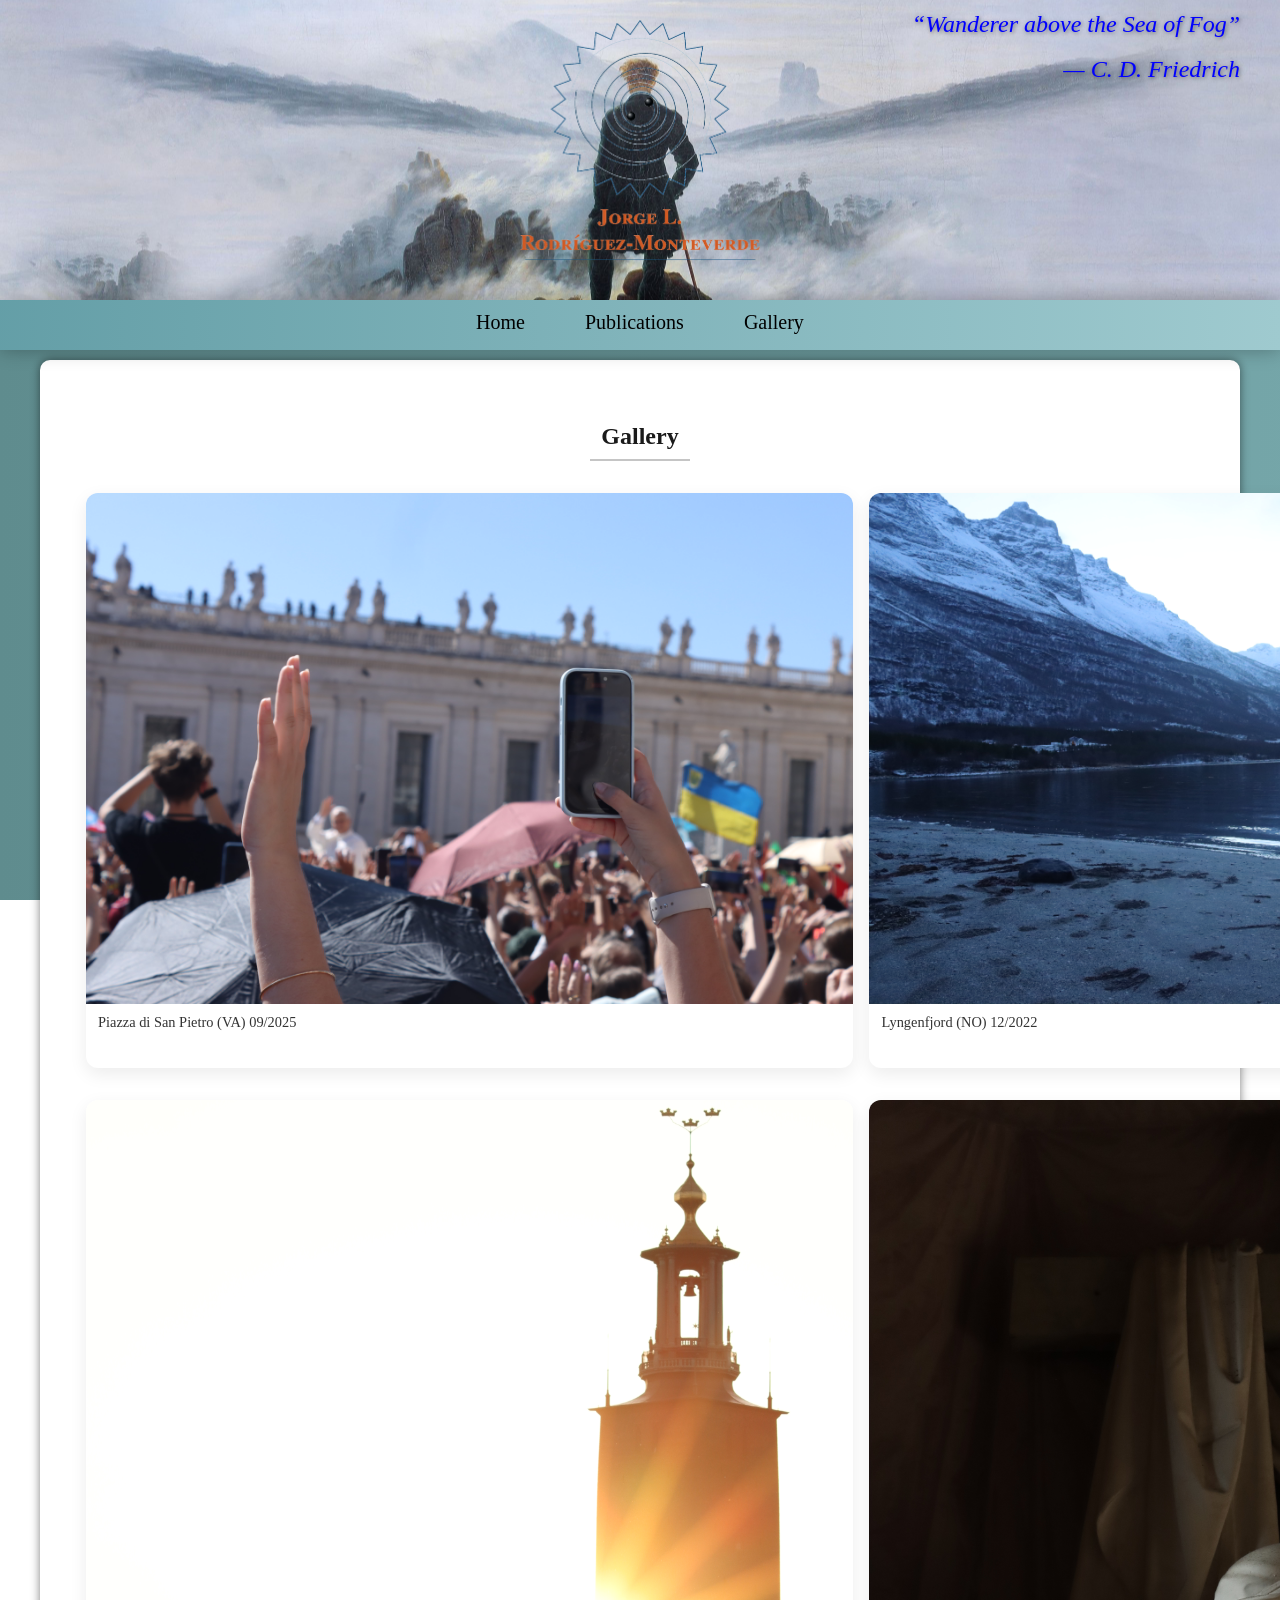
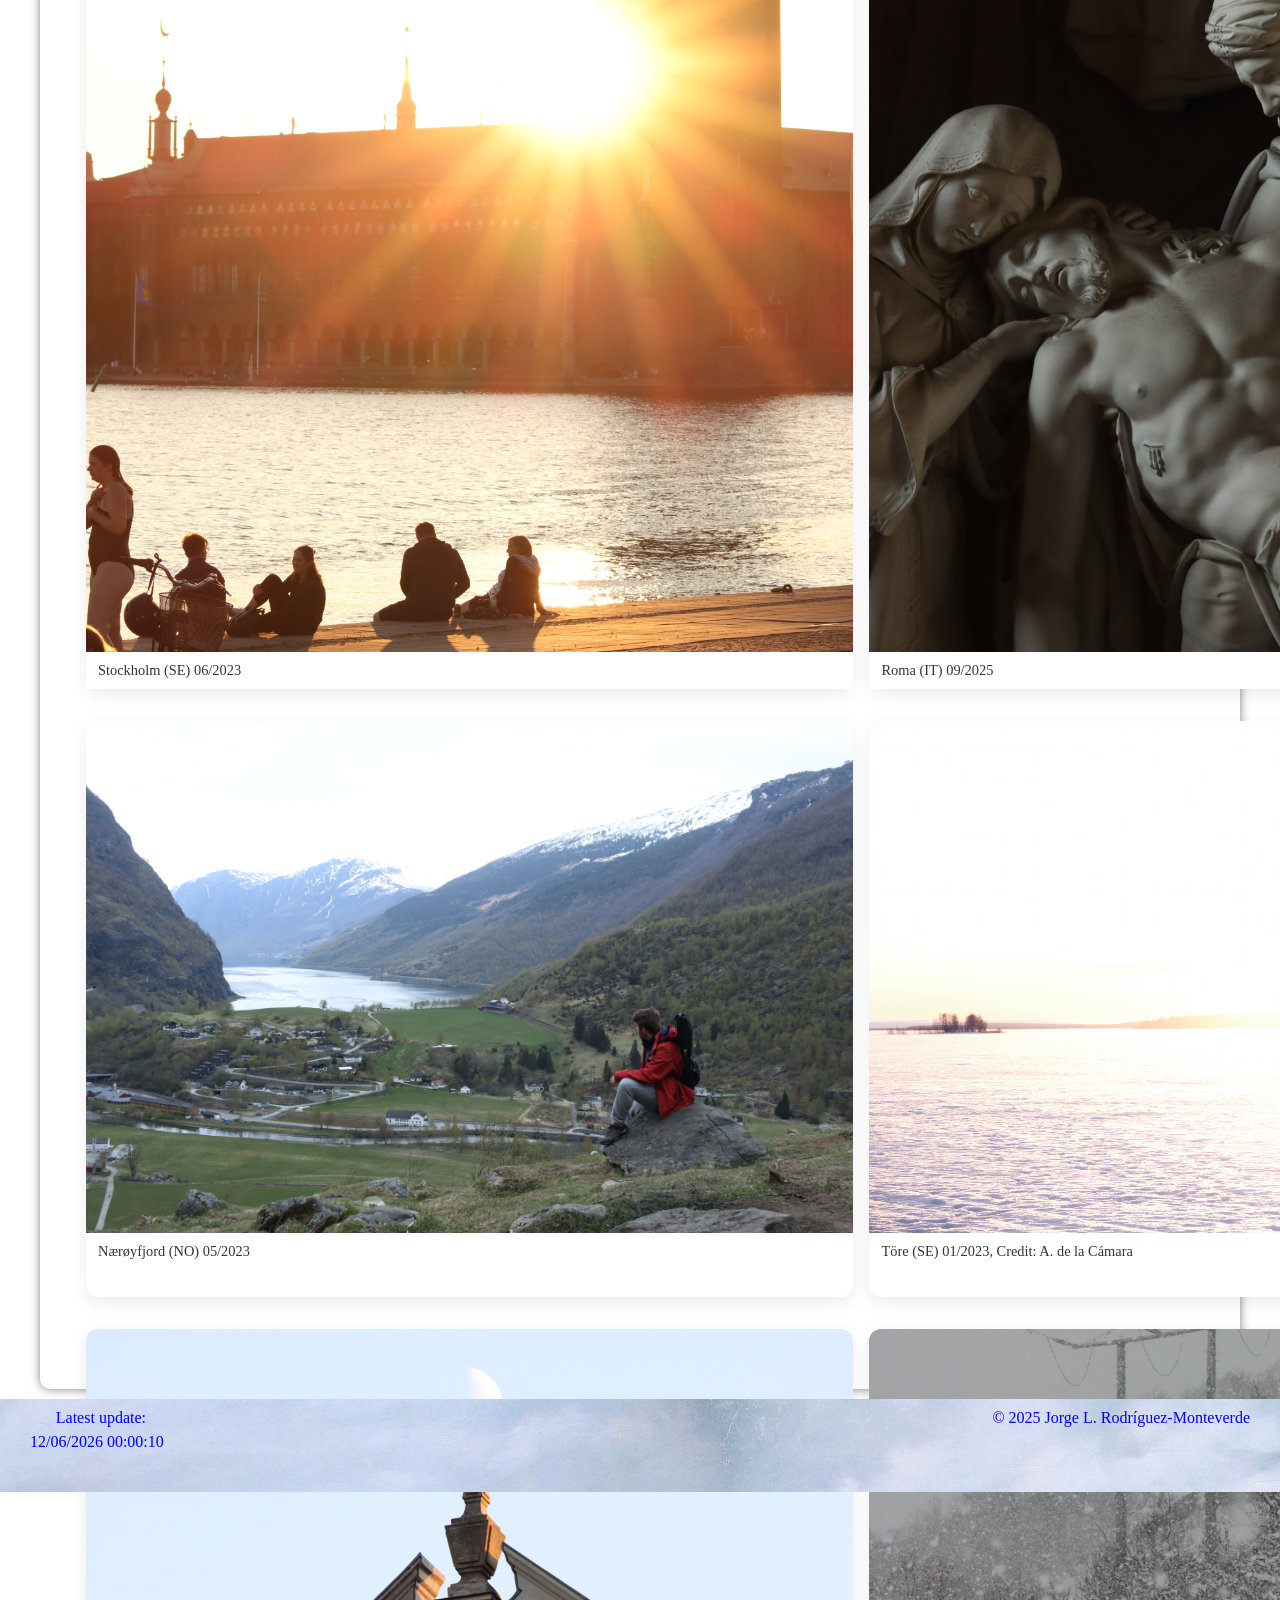
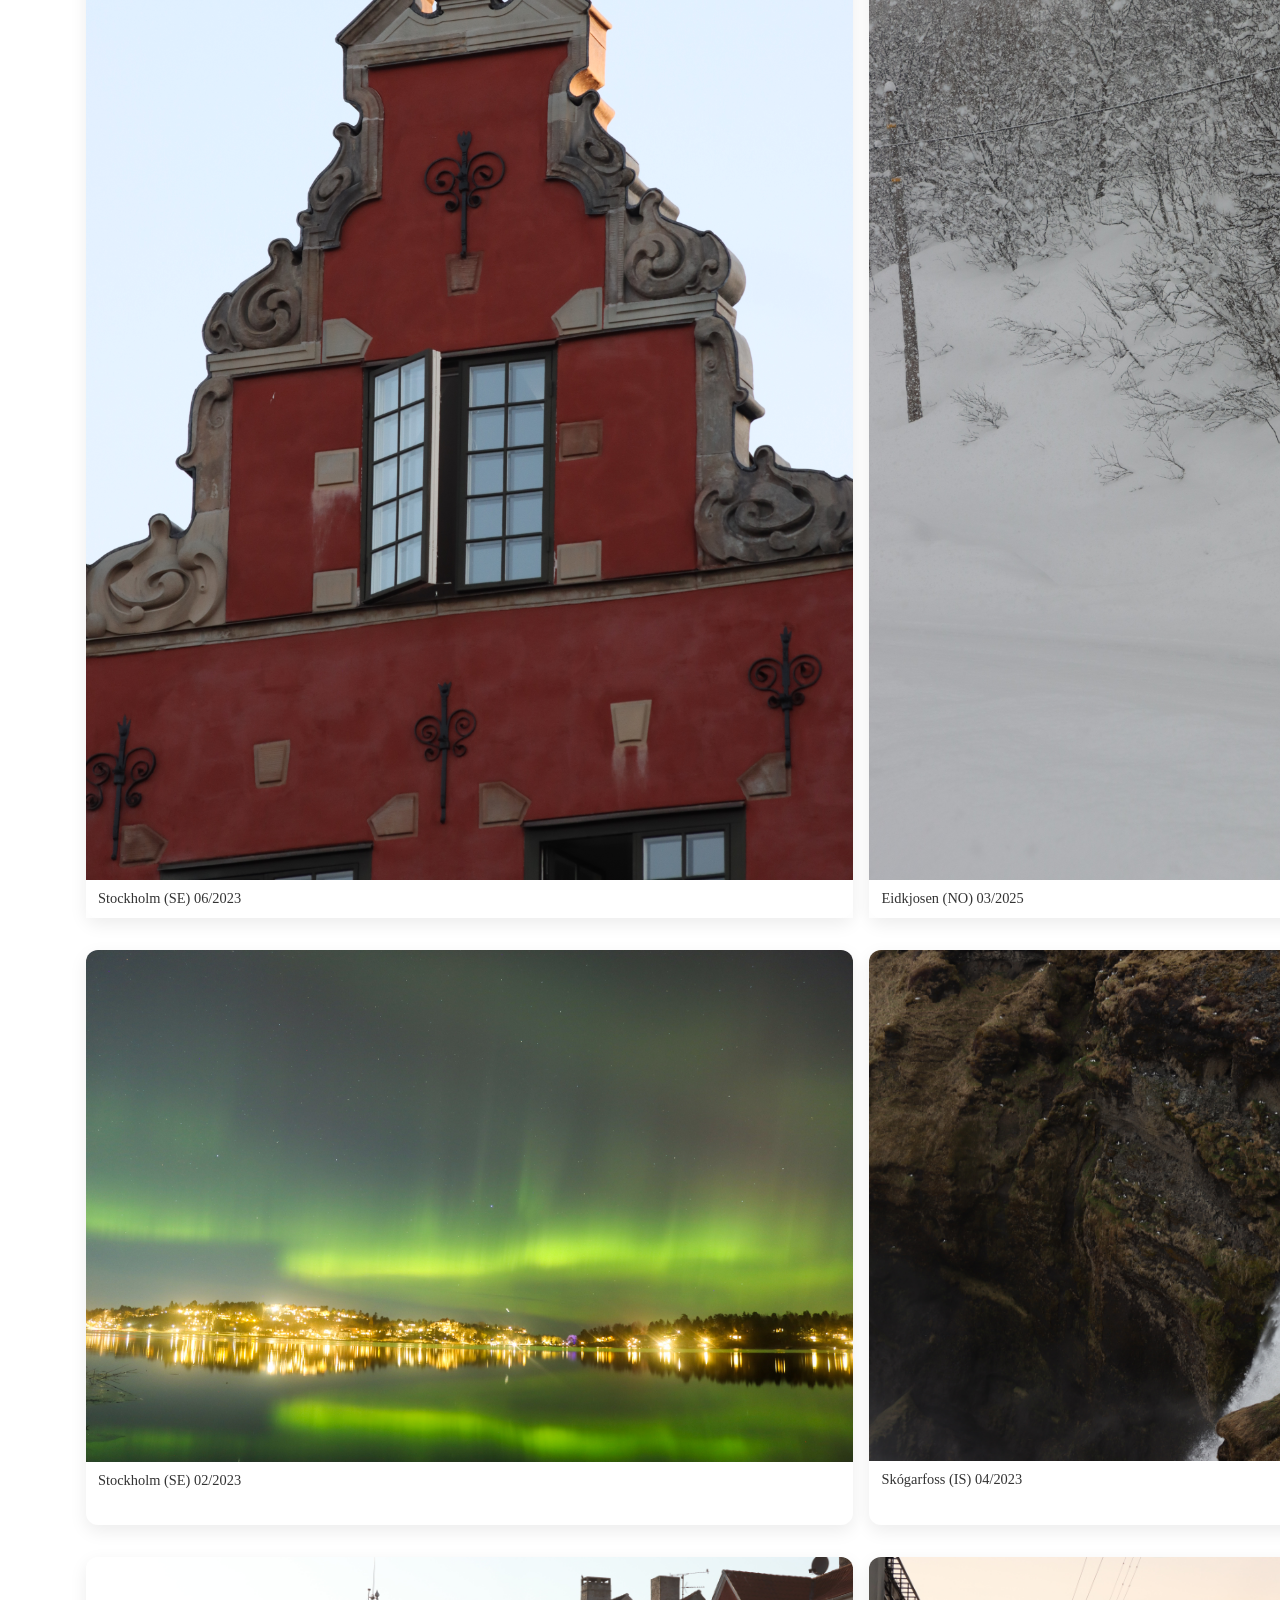
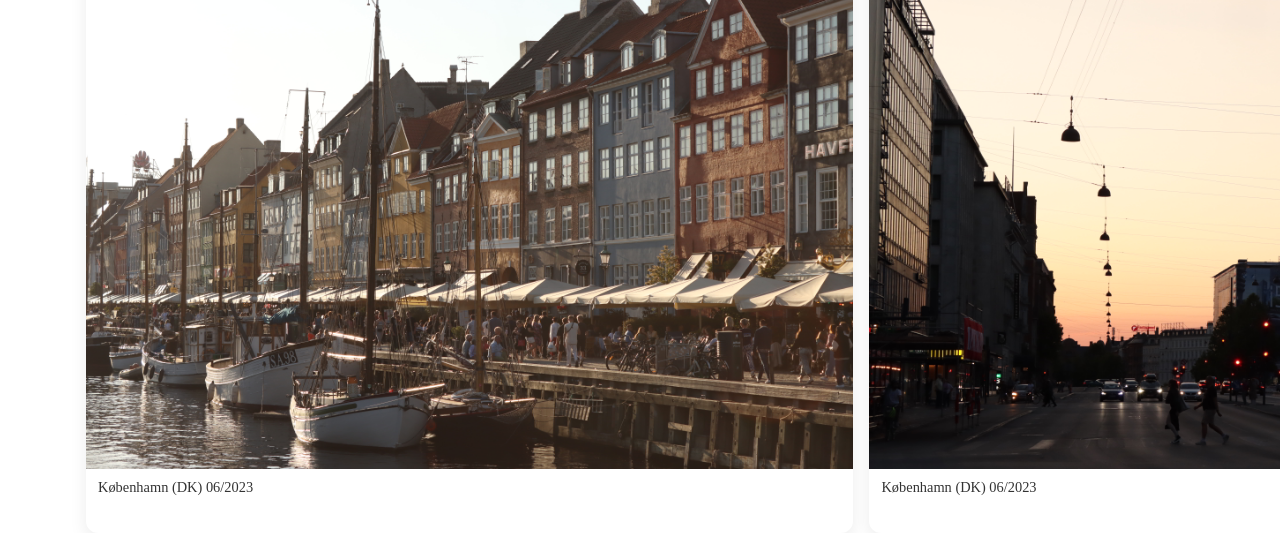
==== commit 814eb0c8: "update" ====
--- a/gallery.html
+++ b/gallery.html
@@ -7,6 +7,25 @@
     <title>Jorge L. Rodríguez-Monteverde Physicist</title>
     <link rel="stylesheet" href="css/styles.css">
     <script src="https://kit.fontawesome.com/335e0c8686.js" crossorigin="anonymous"></script>
+    <meta name="theme-color" content="#9dbabd">
+  <meta name="apple-mobile-web-app-status-bar-style" content="black-translucent">
+
+  <title>My Gallery</title>
+
+  <link rel="stylesheet" href="styles.css">
+
+  <!-- Optional: dynamically sync theme color with background -->
+  <script>
+    document.addEventListener('DOMContentLoaded', () => {
+      const metaThemeColor = document.querySelector("meta[name=theme-color]");
+      const colors = ["#9dbabd", "#8abfc3", "#5f8c8e"];
+      let i = 0;
+      setInterval(() => {
+        metaThemeColor.setAttribute("content", colors[i % colors.length]);
+        i++;
+      }, 6000); // changes every 6 seconds
+    });
+  </script>
 </head>
 <body>
 <!--<body style="background-image: images/Hubble-scaled.jpg)">-->
@@ -93,92 +112,92 @@
     <div id="gallery" class="gallery landscape">
 
       <figure class="gallery-item landscape">
-        <img src="images/personal/IMG_0692.JPG" alt="Piazza di San Pietro (VA) 09/2025" loading="lazy">
+        <img src="images/personal/IMG_0692.JPG" alt="" loading="lazy">
         <figcaption>Piazza di San Pietro (VA) 09/2025</figcaption>
       </figure>
 
       <figure class="gallery-item landscape">
-        <img src="images/personal/IMG_3648.JPG" alt="Lyngenfjord (NO) 12/2022" loading="lazy">
+        <img src="images/personal/IMG_3648.JPG" alt="" loading="lazy">
         <figcaption>Lyngenfjord (NO) 12/2022</figcaption>
       </figure>
 
       <figure class="gallery-item landscape">
-        <img src="images/personal/IMG_6350.jpg" alt="Lustrafjord (NO) 05/2023" loading="lazy">
+        <img src="images/personal/IMG_6350.jpg" alt="" loading="lazy">
         <figcaption>Lustrafjord (NO) 05/2023, Credit: C. Esteban</figcaption>
       </figure>
 
       <figure class="gallery-item portrait">
-        <img src="images/personal/IMG_8359.JPG" alt="Stockholm (SE) 06/2023" loading="lazy">
+        <img src="images/personal/IMG_8359.JPG" alt="" loading="lazy">
         <figcaption>Stockholm (SE) 06/2023</figcaption>
       </figure>
 
       <figure class="gallery-item portrait">
-        <img src="images/personal/IMG_0231.JPG" alt="Roma (IT) 09/2025" loading="lazy">
+        <img src="images/personal/IMG_0231.JPG" alt="" loading="lazy">
         <figcaption>Roma (IT) 09/2025</figcaption>
       </figure>
 
       <figure class="gallery-item portrait">
-        <img src="images/personal/IMG_0925.JPG" alt="Piazza di San Pietro (VA) 09/2025" loading="lazy">
+        <img src="images/personal/IMG_0925.JPG" alt="" loading="lazy">
         <figcaption>Piazza di San Pietro (VA) 09/2025</figcaption>
       </figure>
 
       <figure class="gallery-item landscape">
-        <img src="images/personal/IMG_6788.JPG" alt="Nærøyfjord (NO) 05/2023" loading="lazy">
+        <img src="images/personal/IMG_6788.JPG" alt="" loading="lazy">
         <figcaption>Nærøyfjord (NO) 05/2023</figcaption>
       </figure>
 
       <figure class="gallery-item landscape">
-        <img src="images/personal/jorge.jpg" alt="Töre (SE) 01/2023" loading="lazy">
+        <img src="images/personal/jorge.jpg" alt="" loading="lazy">
         <figcaption>Töre (SE) 01/2023, Credit: A. de la Cámara</figcaption>
       </figure>
 
       <figure class="gallery-item landscape">
-        <img src="images/personal/IMG_0128.JPG" alt="Roma (IT) 09/2025" loading="lazy">
+        <img src="images/personal/IMG_0128.JPG" alt="" loading="lazy">
         <figcaption>Roma (IT) 09/2025</figcaption>
       </figure>
 
       <figure class="gallery-item portrait">
-        <img src="images/personal/IMG_8380.JPG" alt="Stockholm (SE) 06/2023" loading="lazy">
+        <img src="images/personal/IMG_8380.JPG" alt="" loading="lazy">
         <figcaption>Stockholm (SE) 06/2023</figcaption>
       </figure>
 
       <figure class="gallery-item portrait">
-        <img src="images/personal/IMG_9784.JPG" alt="Eidkjosen (NO) 03/2025" loading="lazy">
+        <img src="images/personal/IMG_9784.JPG" alt="" loading="lazy">
         <figcaption>Eidkjosen (NO) 03/2025</figcaption>
       </figure>
 
       <figure class="gallery-item portrait">
-        <img src="images/personal/IMG_7764.JPG" alt="Raksta (SE) 06/2023" loading="lazy">
+        <img src="images/personal/IMG_7764.JPG" alt="" loading="lazy">
         <figcaption>Raksta (SE) 06/2023</figcaption>
       </figure>
 
       <figure class="gallery-item landscape">
-        <img src="images/personal/IMG_4158(2).jpg" alt="Stockholm (SE) 02/2023" loading="lazy">
+        <img src="images/personal/IMG_4158(2).jpg" alt="" loading="lazy">
         <figcaption>Stockholm (SE) 02/2023</figcaption>
       </figure>
 
       <figure class="gallery-item landscape">
-        <img src="images/personal/IMG_4954.JPG" alt="Skógarfoss (IS) 04/2023" loading="lazy">
+        <img src="images/personal/IMG_4954.JPG" alt="" loading="lazy">
         <figcaption>Skógarfoss (IS) 04/2023</figcaption>
       </figure>
 
       <figure class="gallery-item landscape">
-        <img src="images/personal/IMG_5047.JPG" alt="Reynisfjara (IS) 04/2023" loading="lazy">
+        <img src="images/personal/IMG_5047.JPG" alt="" loading="lazy">
         <figcaption>Reynisfjara (IS) 04/2023</figcaption>
       </figure>
 
       <figure class="gallery-item landscape">
-        <img src="images/personal/IMG_7578.JPG" alt="Københamn (DK) 06/2023" loading="lazy">
+        <img src="images/personal/IMG_7578.JPG" alt="" loading="lazy">
         <figcaption>Københamn (DK) 06/2023</figcaption>
       </figure>
 
       <figure class="gallery-item landscape">
-        <img src="images/personal/IMG_7596.JPG" alt="Københamn (DK) 06/2023" loading="lazy">
+        <img src="images/personal/IMG_7596.JPG" alt="" loading="lazy">
         <figcaption>Københamn (DK) 06/2023</figcaption>
       </figure>
 
       <figure class="gallery-item landscape">
-        <img src="images/personal/IMG_5468.JPG" alt="Gullfoss (IS) 04/2023" loading="lazy">
+        <img src="images/personal/IMG_5468.JPG" alt="" loading="lazy">
         <figcaption>Gullfoss (IS) 04/2023</figcaption>
       </figure>
 
@@ -244,15 +263,13 @@
         </section>
     </main>
 </div>
-        <footer>
+    <footer>
 	    <div>
-		    <p style="color: blue;">&nbsp Latest update: </p>
-		    <p id="Demo" style="color: blue;"> </p>
+		    <p id="l" style="color: blue;">&nbsp Latest update: </p>
+		    <p id="demo" style="color: blue;"> </p>
 	    </div>
             <div>
-		<p style="color: blue;">© 2025 Jorge L. Rodríguez-Monteverde</p>
-		<!--<p style="font-family: 'Caveat', cursive; color: blue;">"Wanderer above the Sea of Fog"</p>
-		<p style="font-family: 'Caveat', cursive; color: blue;">- By 	C. D. Friedrich</p>-->
+		<p id="r"style="color: blue;"> © 2025 Jorge L. Rodríguez-Monteverde</p>
 	    </div>
     </footer>
     
@@ -261,7 +278,7 @@
 	<script src="js/html-captions-bootstrap.js"></script>
 	<script>
 		let text = document.lastModified;
-		document.getElementById("Demo").innerHTML = text;
+		document.getElementById("demo").innerHTML = text;
 	</script>
 </div>
 </body>
--- a/css/styles.css
+++ b/css/styles.css
@@ -198,6 +198,29 @@
   background: rgba(255, 255, 255, 0.85);
 }
 
+/* --- Gallery Mobile Fix --- */
+@media (max-width: 768px) {
+  main {
+    padding: 10px;               /* less white-space padding */
+    box-sizing: border-box;
+  }
+
+  .gallery {
+    gap: 10px;                   /* smaller gaps */
+  }
+
+  .gallery-item {
+    aspect-ratio: auto;          /* let it resize naturally */
+  }
+
+  .gallery-item img {
+    width: 100%;
+    height: auto;
+    object-fit: contain;         /* ensures image stays inside white box */
+    border-radius: 10px;
+  }
+}
+
 /*@media (max-width: 768px) {
   .image-caption {
     font-size: 1.2rem;
@@ -450,9 +473,9 @@
 }
 
 .navbar-toggle {
- display: none;
+ display: block;
   font-size: 26px;
-  color: #222; /* dark gray so it’s visible on light gradients */
+  color: black; /* dark gray so it’s visible on light gradients */
   cursor: pointer;
   background: transparent;
   border: none;
@@ -479,17 +502,35 @@
   from { background-position: 0% 50%; }
   to   { background-position: 100% 50%; }
 }
-.navbar-toggle:hover,
+/* hover (desktop + mobile when hovering) */
+.navbar-toggle:hover {
+  color: #5f8c8e;            /* mid gradient tone */
+  transform: scale(1.05);
+  opacity: 0.95;
+  text-shadow: none;         /* optional: remove if you don't like it */
+}
+
+/* keyboard focus (accessible) */
 .navbar-toggle:focus {
-  opacity: 0.8;          /* 0.0 = fully transparent, 1.0 = solid */
-  transform: scale(1.05); /* tiny visual feedback */
-}
-
-/* Optional: active state when menu is open */
-
+  outline: 3px solid rgba(95,140,142,0.18);
+  outline-offset: 3px;
+  color: #5f8c8e;
+  transform: scale(1.03);
+  opacity: 1;
+}
+
+/* active state when menu is open (class toggled by JS) */
 .navbar-toggle.active {
-  opacity: 1.0;
-  color: #9fcacf;         /* or any accent color you prefer */
+  color: #9fcacf;            /* lighter minty teal for contrast */
+  background: transparent;   /* explicit and valid */
+  border-radius: 6px;
+  padding: 4px 8px;
+  box-shadow: 0 4px 14px rgba(31,55,56,0.08); /* subtle elevation when active */
+}
+
+/* If some other rule is overwriting color, increase specificity */
+.navbar .navbar-toggle:hover {
+  color: #5f8c8e;
 }
 
 .main-nav {
@@ -639,6 +680,32 @@
     background-color: blue;
     border-radius: 50%;
     border: 2px solid white;
+}
+
+@media (max-width: 768px) {
+  #timelineContent .flex {
+    flex-direction: column !important;
+    align-items: center;
+    text-align: center;
+  }
+
+  #timelineContent .w-5/12 {
+    width: 90% !important;
+    text-align: left;
+    padding-left: 0 !important;
+    padding-right: 0 !important;
+  }
+
+  /* Move the vertical bar to the left */
+  #timelineContent > .absolute {
+    left: 20px !important; /* shifts bar from center to left */
+    transform: none !important;
+  }
+
+  /* Align dots with the new bar position */
+  #timelineContent .z-10 {
+    margin: 0.5rem 0;
+  }
 }
 
 .intro_container {
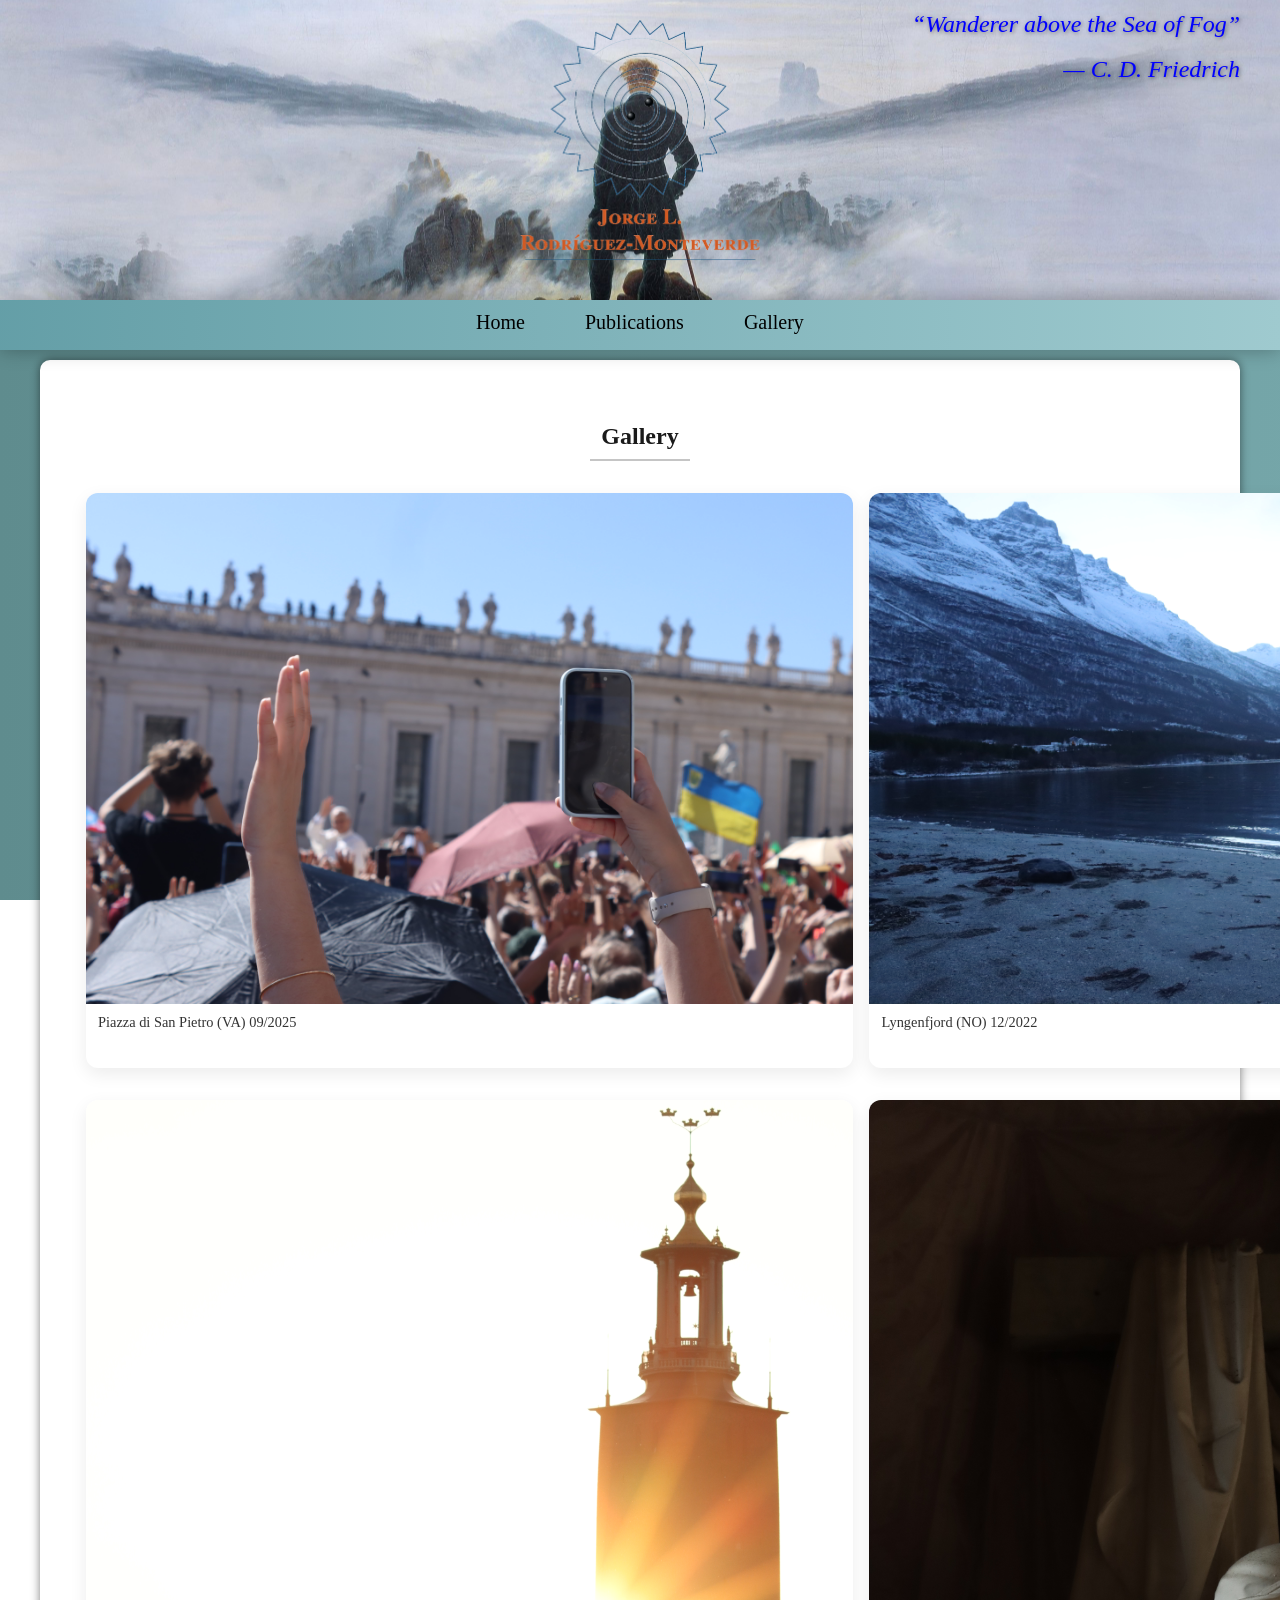
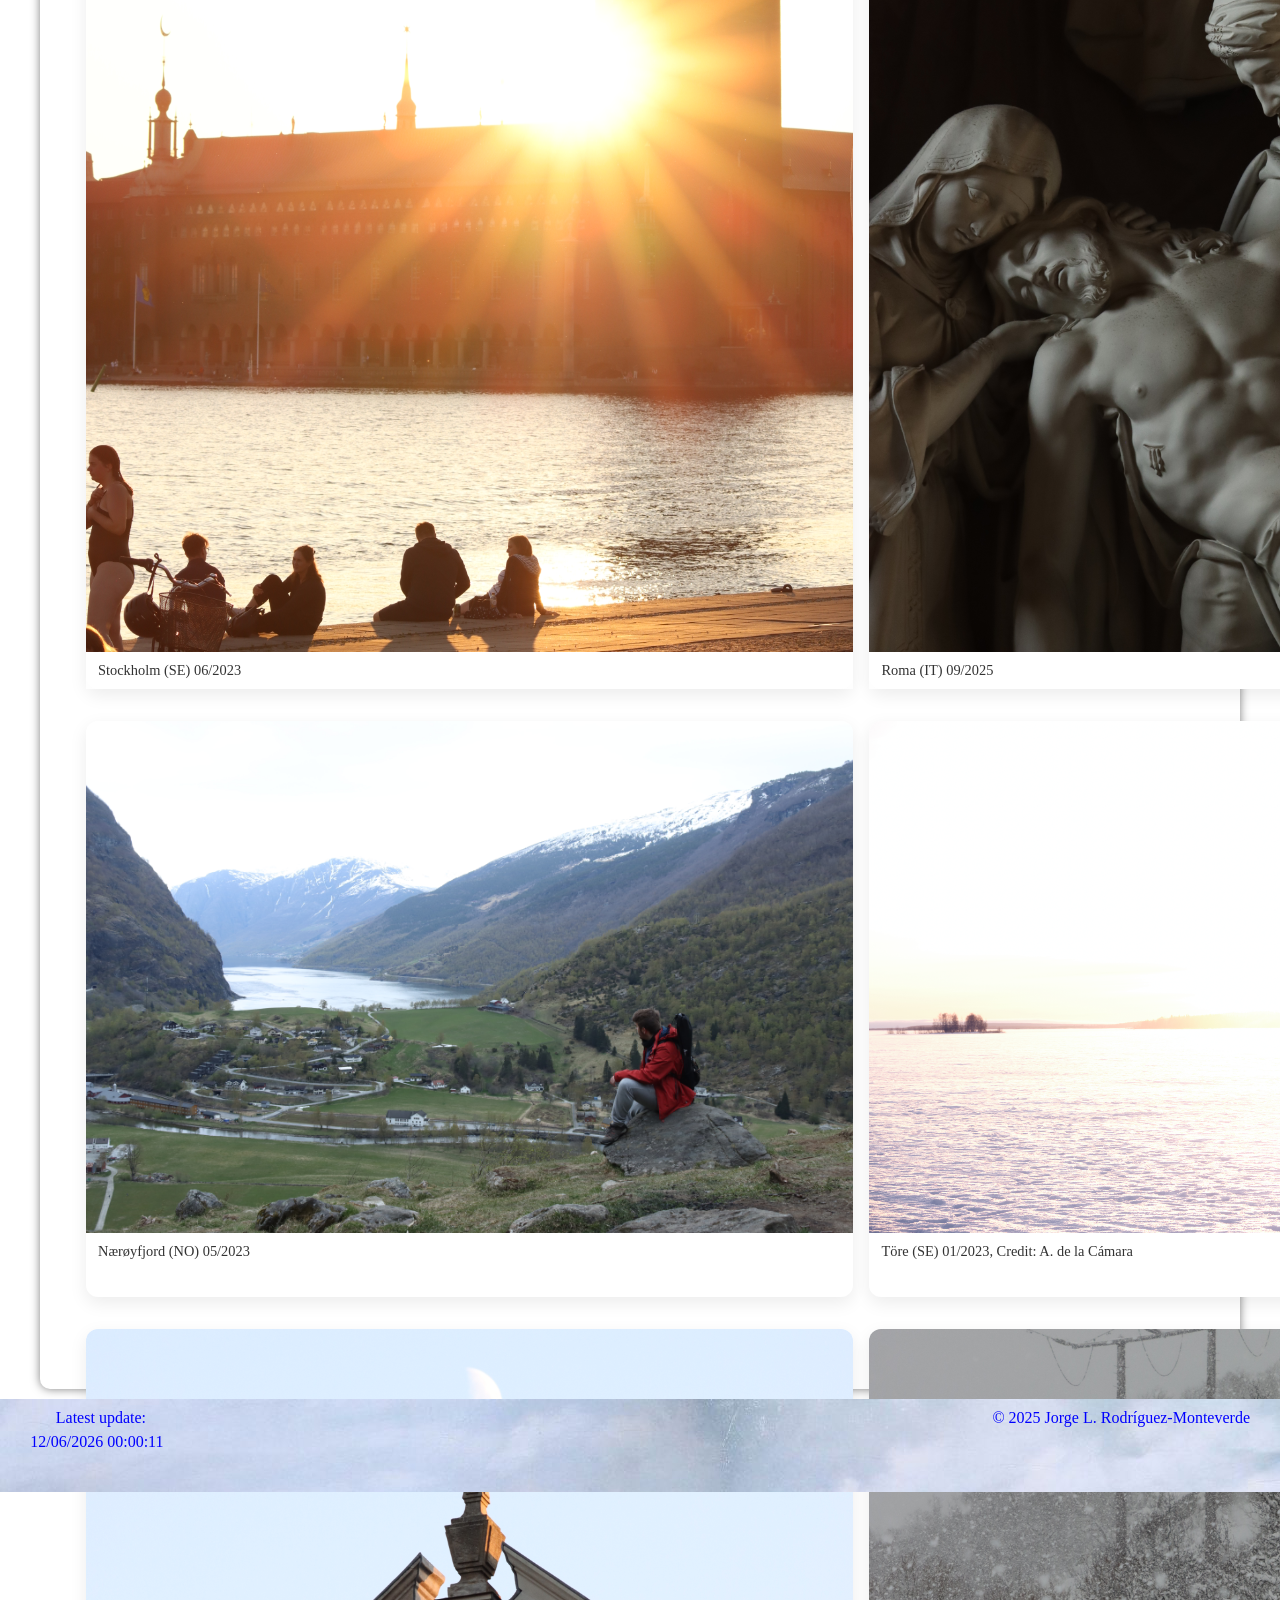
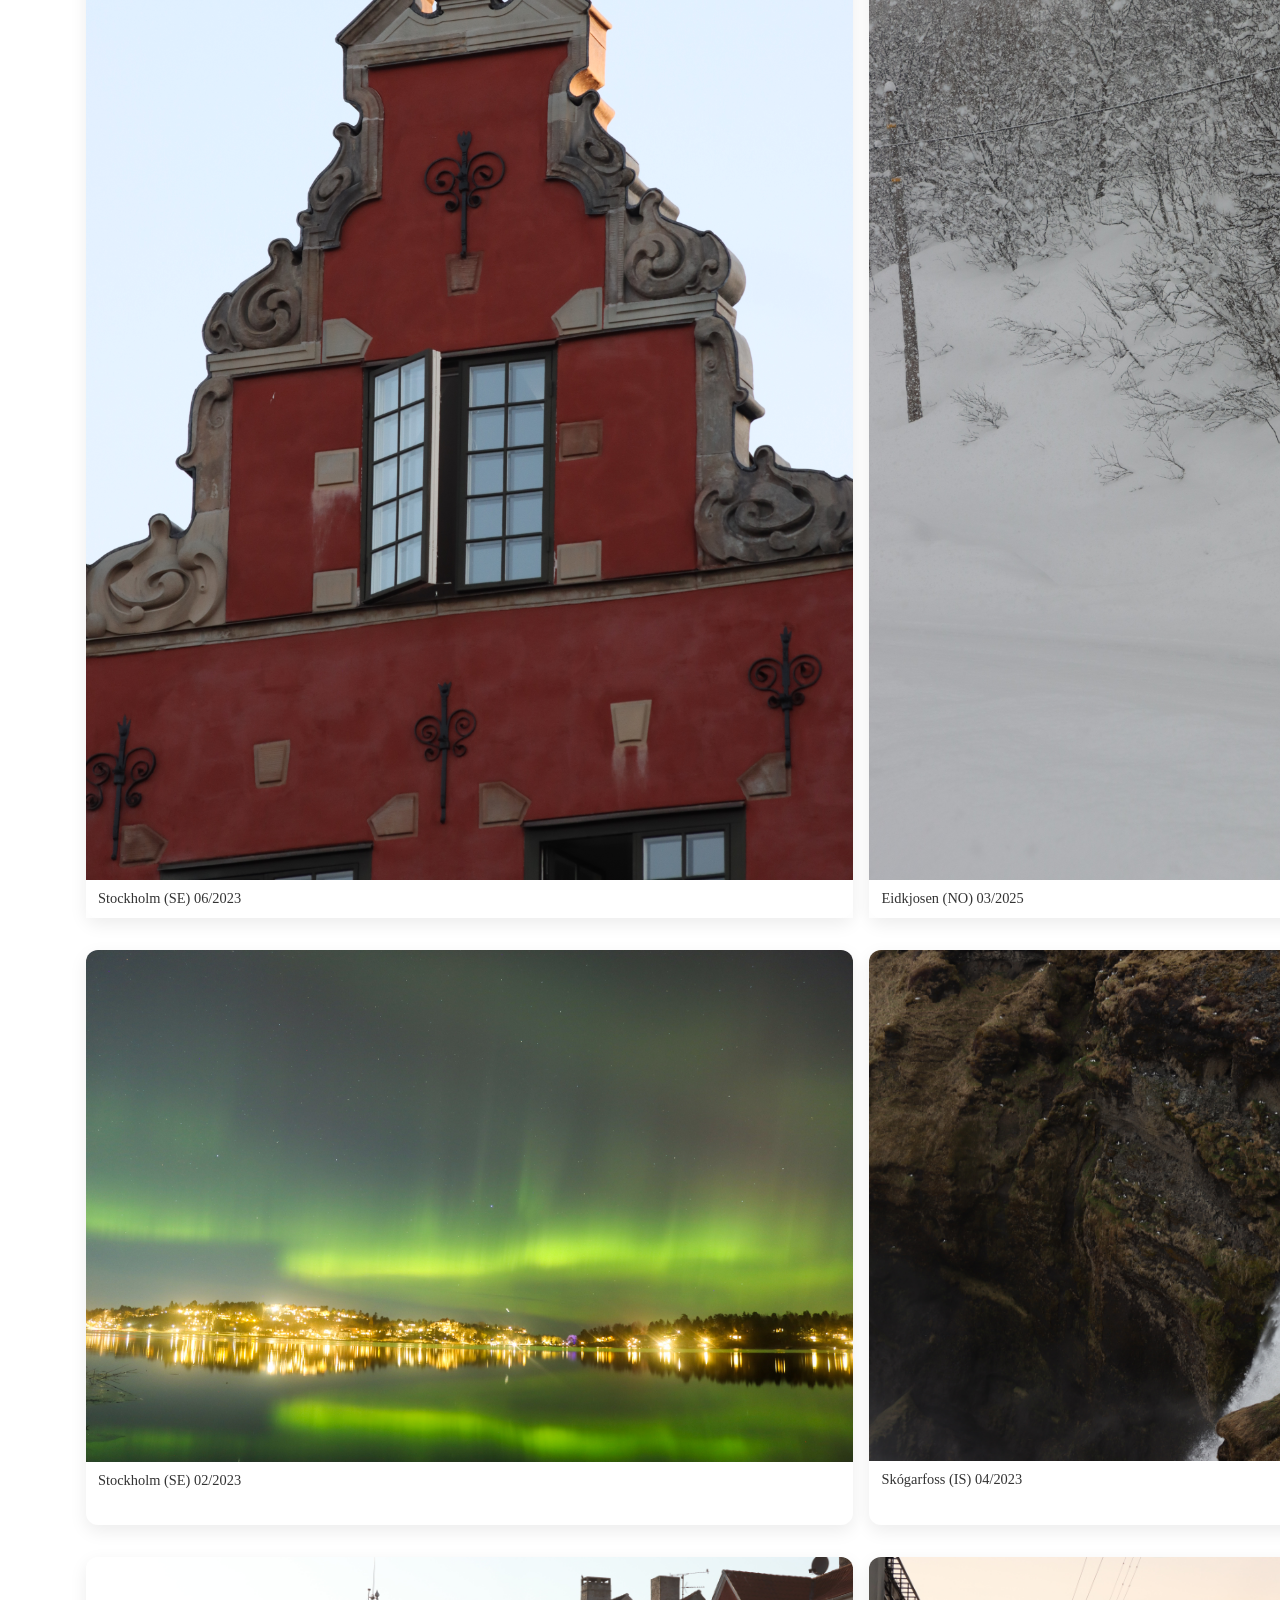
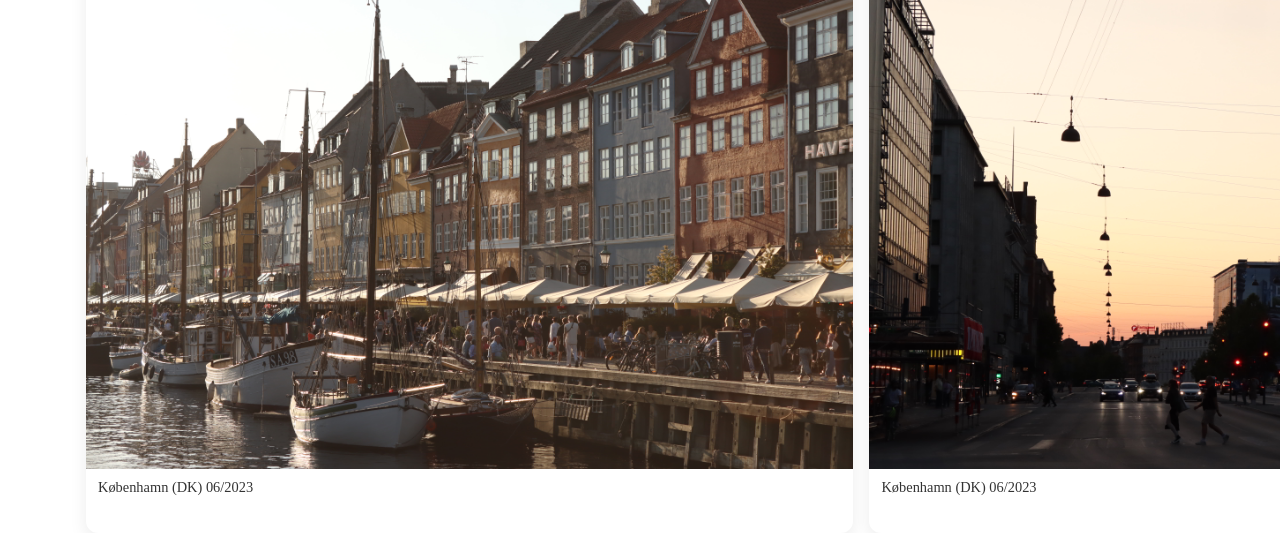
==== commit 2a8fc238: "update" ====
--- a/gallery.html
+++ b/gallery.html
@@ -7,25 +7,33 @@
     <title>Jorge L. Rodríguez-Monteverde Physicist</title>
     <link rel="stylesheet" href="css/styles.css">
     <script src="https://kit.fontawesome.com/335e0c8686.js" crossorigin="anonymous"></script>
-    <meta name="theme-color" content="#9dbabd">
+     <meta name="theme-color" content="#9dbabd">
+    <meta name="theme-color" media="(prefers-color-scheme: dark)" content="#4b8c96">
   <meta name="apple-mobile-web-app-status-bar-style" content="black-translucent">
+  <meta name="msapplication-navbutton-color" content="#9dbabd">
 
   <title>My Gallery</title>
 
   <link rel="stylesheet" href="styles.css">
 
   <!-- Optional: dynamically sync theme color with background -->
-  <script>
-    document.addEventListener('DOMContentLoaded', () => {
-      const metaThemeColor = document.querySelector("meta[name=theme-color]");
-      const colors = ["#9dbabd", "#8abfc3", "#5f8c8e"];
-      let i = 0;
-      setInterval(() => {
-        metaThemeColor.setAttribute("content", colors[i % colors.length]);
-        i++;
-      }, 6000); // changes every 6 seconds
-    });
-  </script>
+<script>
+document.addEventListener("DOMContentLoaded", () => {
+  const themeMeta = document.querySelector('meta[name="theme-color"]');
+  const navMeta = document.querySelector('meta[name="msapplication-navbutton-color"]');
+  const colors = ["#9dbabd", "#8abfc3", "#5f8c8e"];
+  let i = 0;
+
+  setInterval(() => {
+    const c = colors[i % colors.length];
+    if (themeMeta) themeMeta.content = c;
+    if (navMeta) navMeta.content = c;
+    // Workaround: Chrome sometimes needs this line to repaint the UI bars
+    document.querySelector('meta[name="viewport"]').content += ' ';
+    i++;
+  }, 6000);
+});
+</script>
 </head>
 <body>
 <!--<body style="background-image: images/Hubble-scaled.jpg)">-->
--- a/css/styles.css
+++ b/css/styles.css
@@ -198,28 +198,121 @@
   background: rgba(255, 255, 255, 0.85);
 }
 
-/* --- Gallery Mobile Fix --- */
+/* --- TIMELINE + GALLERY MOBILE FIX (CLEAN FINAL) --- */
 @media (max-width: 768px) {
-  main {
-    padding: 10px;               /* less white-space padding */
+
+  /* ======== TIMELINE ======== */
+
+  /* Move vertical line fully left */
+  #timelineContent > .absolute {
+    left: 1.2rem !important;
+    top: 0;
+    bottom: 0;
+    transform: none !important;
+  }
+
+  /* Stack timeline vertically */
+  #timelineContent .flex {
+    flex-direction: column !important;
+    align-items: flex-start !important;
+    text-align: left !important;
+    position: relative;
+  }
+
+ /* Widen text area and move slightly right */
+ #timelineContent .w-5\/12,
+ #timelineContent .w-5\/8 {
+   width: calc(100% - 3rem) !important; /* gives text block more usable width */
+   margin-left: 3rem !important;        /* visually shifts text right */
+   padding-left: 2rem !important;       /* less internal padding = more space for text */
+   padding-right: 1rem !important;
+   line-height: 1.8;
+   text-align: left;
+ }
+
+  /* Align dots vertically centered on the line */
+  #timelineContent .z-10 {
+    position: absolute !important;
+    left: 0.9rem !important;         /* sits slightly left over the line */
+    top: 50%;
+    transform: translateY(-50%);     /* perfect vertical centering */
+    width: 0.75rem !important;
+    height: 0.75rem !important;
+    margin-left: 0;
+  }
+
+  /* Add spacing between items */
+  #timelineContent .mb-12 {
+    margin-bottom: 3rem !important;
+    position: relative;
+  }
+
+  /* Align toggle button with the line */
+  #timelineToggle {
+    margin-left: 1.2rem !important;
+    display: inline-flex;
+    justify-content: flex-start;
+  }
+
+
+  /* ======== GALLERY ======== */
+
+  /* Force the gallery itself to stay inside the body’s width */
+  .gallery {
+    display: grid;
+    grid-template-columns: 1fr;
+    gap: 1rem;
+    width: 100%;
+    max-width: 100%;
+    margin: 0 auto;
     box-sizing: border-box;
-  }
-
-  .gallery {
-    gap: 10px;                   /* smaller gaps */
+    overflow: hidden;
   }
 
   .gallery-item {
-    aspect-ratio: auto;          /* let it resize naturally */
+    width: 100%;
+    max-width: 100%;
+    margin: 0 auto;
+    background: #fff;
+    border-radius: 12px;
+    box-shadow: 0 4px 12px rgba(0,0,0,0.08);
+    display: flex;
+    flex-direction: column;
+    align-items: center;
+    overflow: visible;
+    box-sizing: border-box;
   }
 
   .gallery-item img {
+    display: block;
     width: 100%;
     height: auto;
-    object-fit: contain;         /* ensures image stays inside white box */
-    border-radius: 10px;
-  }
-}
+    object-fit: contain;
+    max-width: 100%;
+    max-height: 85vh;
+    border-radius: 12px 12px 0 0;
+    box-sizing: border-box;
+  }
+
+  .gallery-item figcaption {
+    width: 100%;
+    padding: 0.9rem 1.2rem;
+    font-size: 0.95rem;
+    line-height: 1.5;
+    background: rgba(255, 255, 255, 0.95);
+    color: #333;
+    text-align: left;
+    border-top: 1px solid rgba(0,0,0,0.05);
+    box-sizing: border-box;
+  }
+}
+
+*,
+*::before,
+*::after {
+  box-sizing: border-box;
+}
+
 
 /*@media (max-width: 768px) {
   .image-caption {
@@ -502,30 +595,21 @@
   from { background-position: 0% 50%; }
   to   { background-position: 100% 50%; }
 }
-/* hover (desktop + mobile when hovering) */
-.navbar-toggle:hover {
-  color: #5f8c8e;            /* mid gradient tone */
+
+/* Hover and focus keep it black and opaque */
+.navbar-toggle:hover,
+.navbar-toggle:focus {
+  color: #000000;                /* stays black */
+  opacity: 1;                    /* never fade */
+  transform: scale(1.05);        /* subtle press feedback */
+}
+
+/* When active (menu open), keep the same look */
+.navbar-toggle.active {
+  color: #000000;                /* still black */
+  background: transparent;
+  opacity: 1;
   transform: scale(1.05);
-  opacity: 0.95;
-  text-shadow: none;         /* optional: remove if you don't like it */
-}
-
-/* keyboard focus (accessible) */
-.navbar-toggle:focus {
-  outline: 3px solid rgba(95,140,142,0.18);
-  outline-offset: 3px;
-  color: #5f8c8e;
-  transform: scale(1.03);
-  opacity: 1;
-}
-
-/* active state when menu is open (class toggled by JS) */
-.navbar-toggle.active {
-  color: #9fcacf;            /* lighter minty teal for contrast */
-  background: transparent;   /* explicit and valid */
-  border-radius: 6px;
-  padding: 4px 8px;
-  box-shadow: 0 4px 14px rgba(31,55,56,0.08); /* subtle elevation when active */
 }
 
 /* If some other rule is overwriting color, increase specificity */
@@ -680,32 +764,6 @@
     background-color: blue;
     border-radius: 50%;
     border: 2px solid white;
-}
-
-@media (max-width: 768px) {
-  #timelineContent .flex {
-    flex-direction: column !important;
-    align-items: center;
-    text-align: center;
-  }
-
-  #timelineContent .w-5/12 {
-    width: 90% !important;
-    text-align: left;
-    padding-left: 0 !important;
-    padding-right: 0 !important;
-  }
-
-  /* Move the vertical bar to the left */
-  #timelineContent > .absolute {
-    left: 20px !important; /* shifts bar from center to left */
-    transform: none !important;
-  }
-
-  /* Align dots with the new bar position */
-  #timelineContent .z-10 {
-    margin: 0.5rem 0;
-  }
 }
 
 .intro_container {
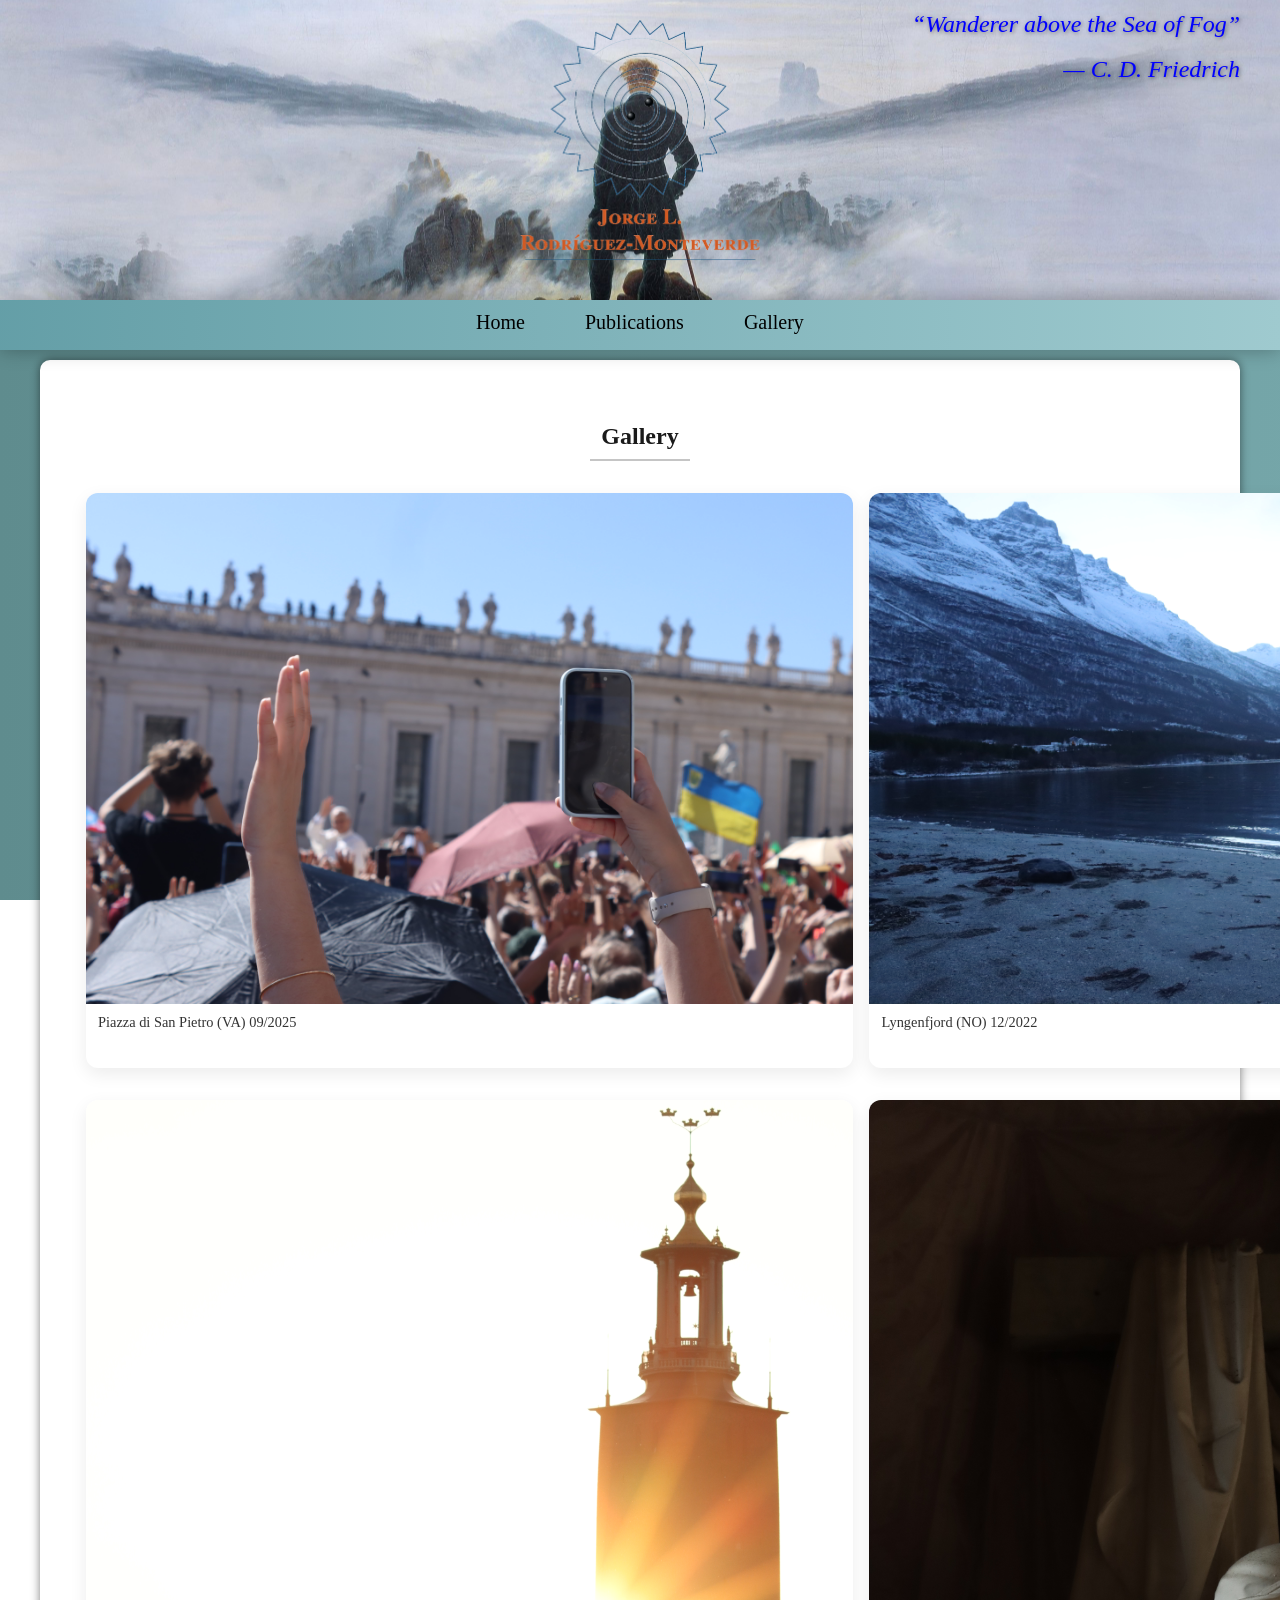
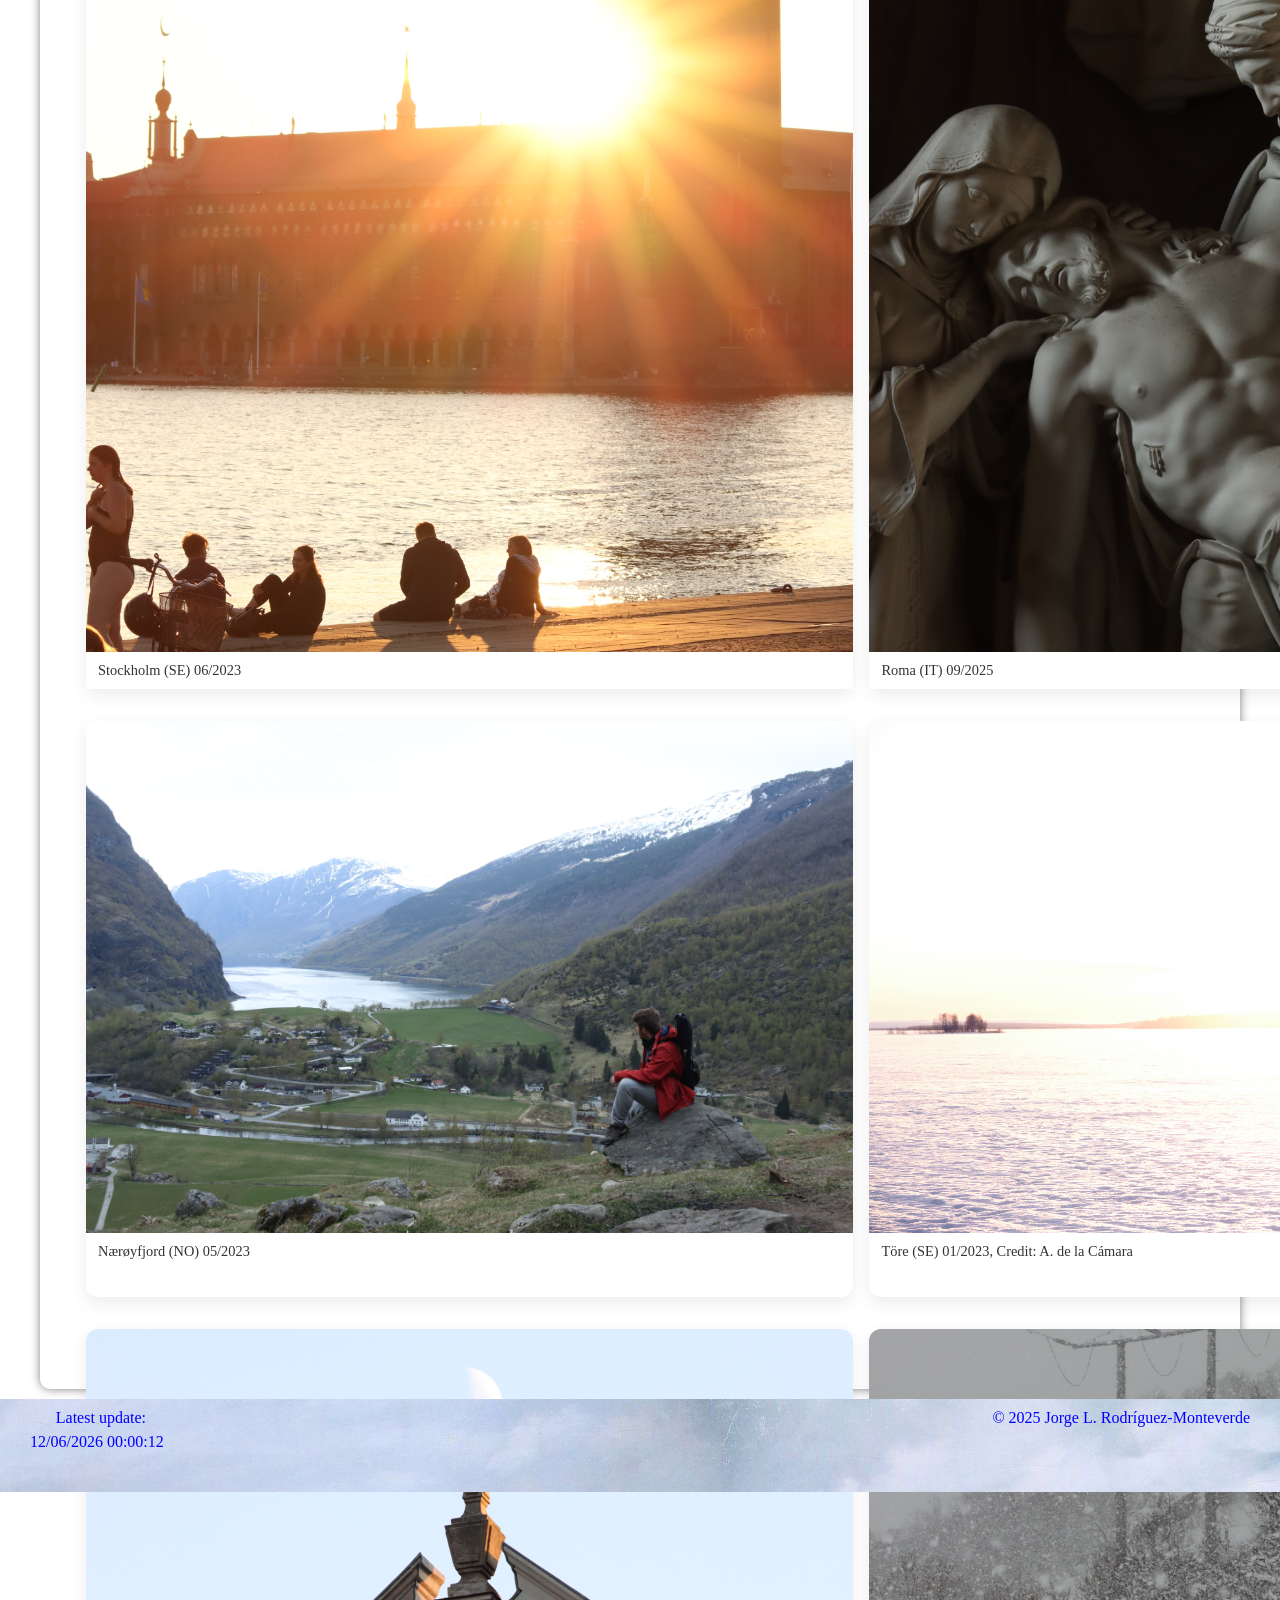
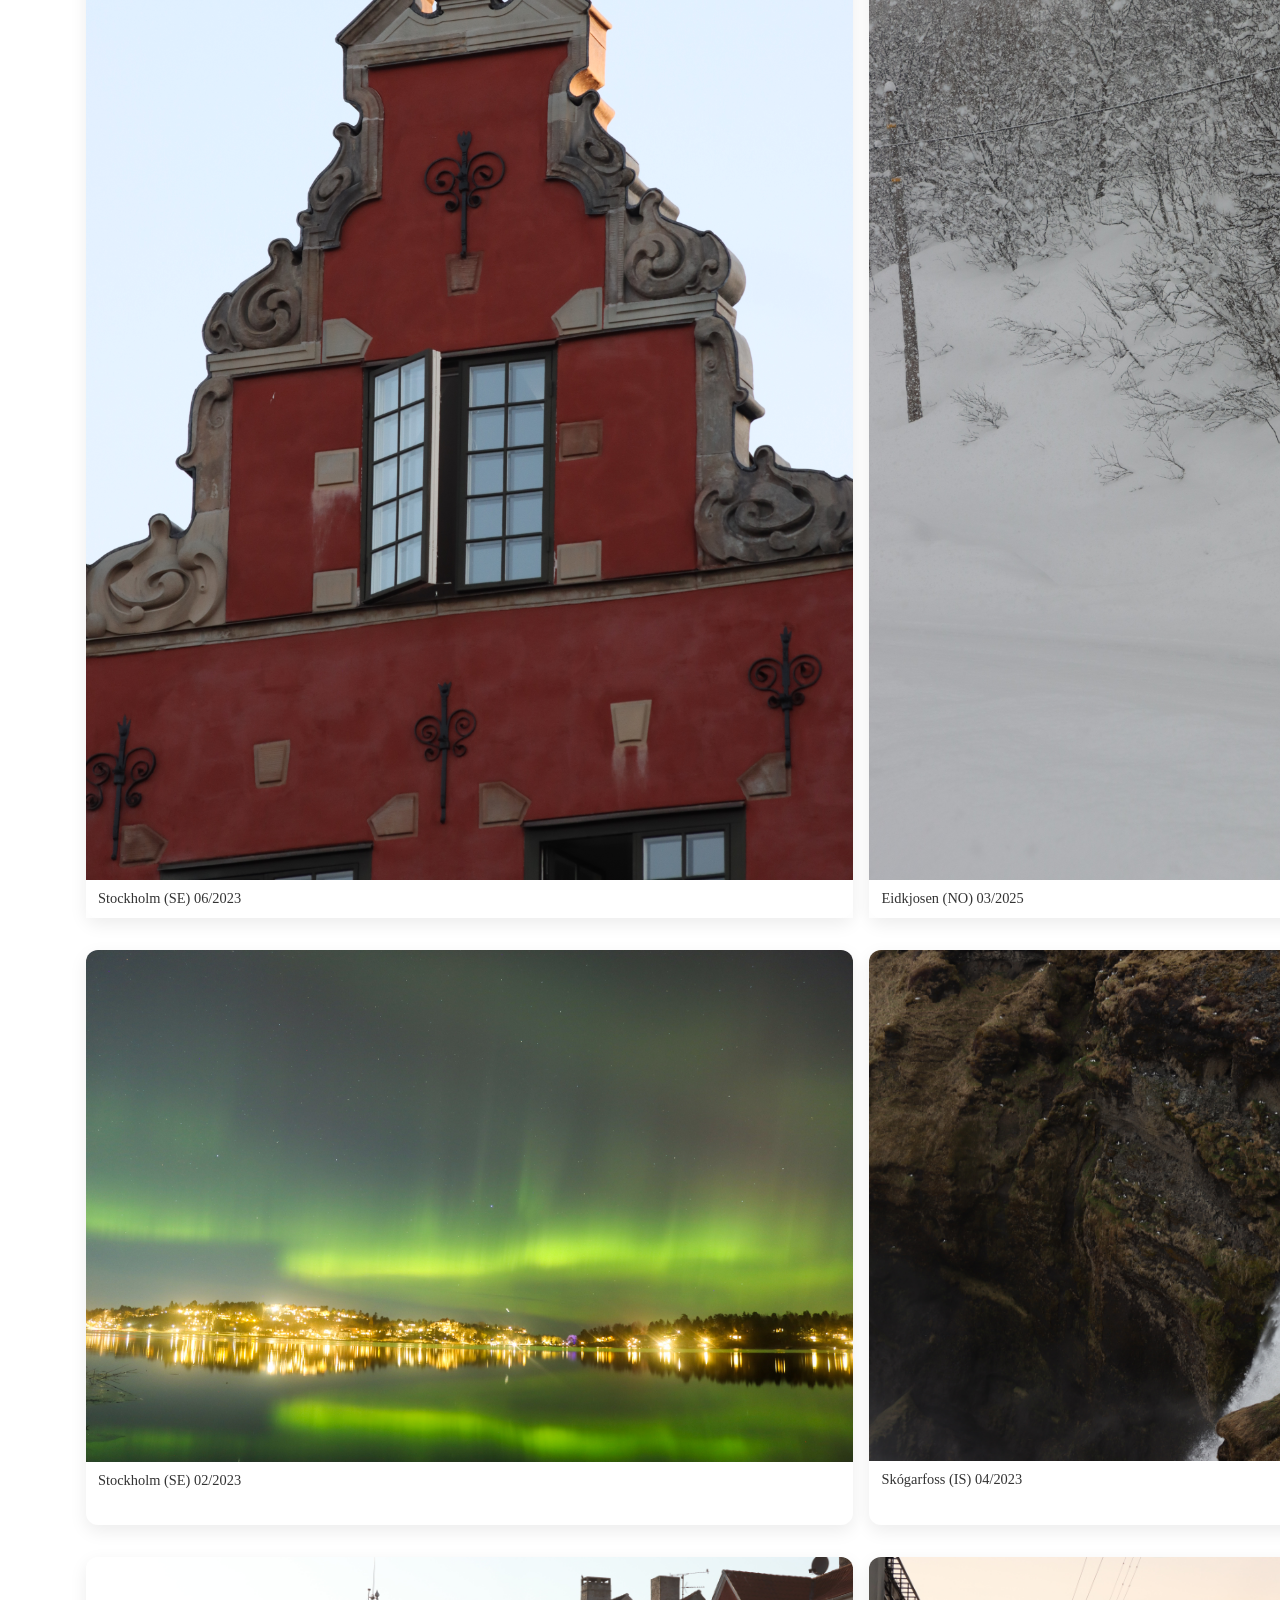
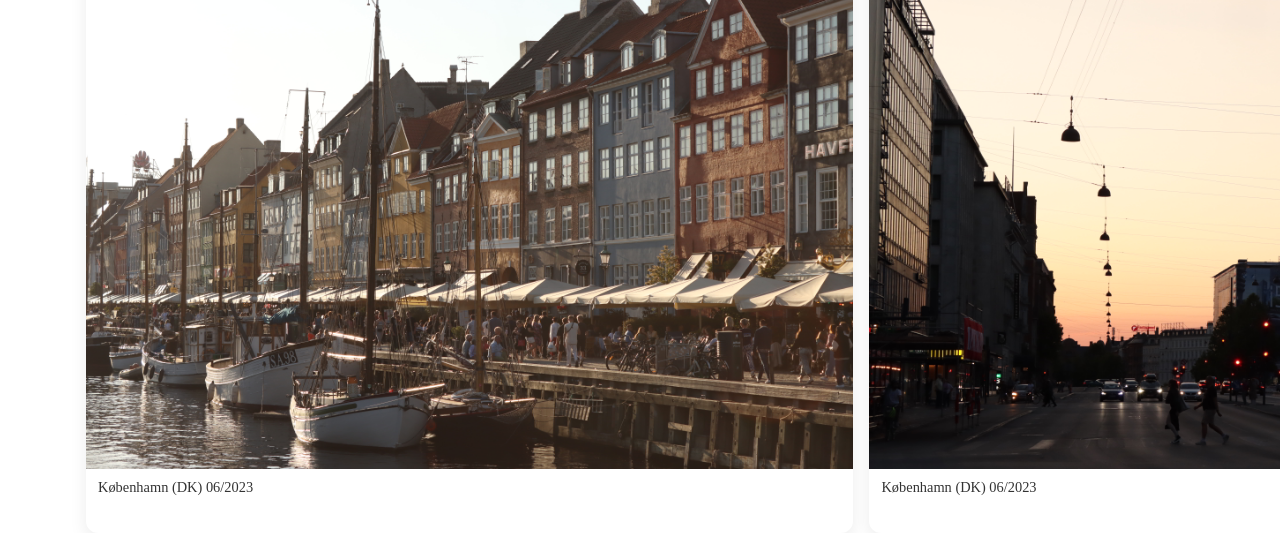
==== commit 336c011b: "update" ====
--- a/gallery.html
+++ b/gallery.html
@@ -21,16 +21,23 @@
 document.addEventListener("DOMContentLoaded", () => {
   const themeMeta = document.querySelector('meta[name="theme-color"]');
   const navMeta = document.querySelector('meta[name="msapplication-navbutton-color"]');
+  const appleMeta = document.querySelector('meta[name="apple-mobile-web-app-status-bar-style"]');
+
   const colors = ["#9dbabd", "#8abfc3", "#5f8c8e"];
   let i = 0;
 
+  function applyColor(c) {
+    if (themeMeta) themeMeta.setAttribute("content", c);
+    if (navMeta) navMeta.setAttribute("content", c);
+    if (appleMeta) appleMeta.setAttribute("content", c);
+    // trigger a repaint safely
+    window.matchMedia("(prefers-color-scheme: light)").matches; 
+  }
+
+  applyColor(colors[0]); // initial color
   setInterval(() => {
-    const c = colors[i % colors.length];
-    if (themeMeta) themeMeta.content = c;
-    if (navMeta) navMeta.content = c;
-    // Workaround: Chrome sometimes needs this line to repaint the UI bars
-    document.querySelector('meta[name="viewport"]').content += ' ';
-    i++;
+    i = (i + 1) % colors.length;
+    applyColor(colors[i]);
   }, 6000);
 });
 </script>
--- a/css/styles.css
+++ b/css/styles.css
@@ -257,57 +257,59 @@
 
   /* ======== GALLERY ======== */
 
-  /* Force the gallery itself to stay inside the body’s width */
-  .gallery {
-    display: grid;
-    grid-template-columns: 1fr;
-    gap: 1rem;
-    width: 100%;
-    max-width: 100%;
-    margin: 0 auto;
-    box-sizing: border-box;
-    overflow: hidden;
-  }
-
-  .gallery-item {
-    width: 100%;
-    max-width: 100%;
-    margin: 0 auto;
-    background: #fff;
-    border-radius: 12px;
-    box-shadow: 0 4px 12px rgba(0,0,0,0.08);
-    display: flex;
-    flex-direction: column;
-    align-items: center;
-    overflow: visible;
-    box-sizing: border-box;
-  }
-
-  .gallery-item img {
-    display: block;
-    width: 100%;
-    height: auto;
-    object-fit: contain;
-    max-width: 100%;
-    max-height: 85vh;
-    border-radius: 12px 12px 0 0;
-    box-sizing: border-box;
-  }
-
-  .gallery-item figcaption {
-    width: 100%;
-    padding: 0.9rem 1.2rem;
-    font-size: 0.95rem;
-    line-height: 1.5;
-    background: rgba(255, 255, 255, 0.95);
-    color: #333;
-    text-align: left;
-    border-top: 1px solid rgba(0,0,0,0.05);
-    box-sizing: border-box;
-  }
-}
-
-*,
+main {
+  padding: 10px;
+  box-sizing: border-box;
+}
+
+/* One column layout on mobile with comfortable spacing */
+.gallery {
+  grid-template-columns: 1fr !important;
+  gap: 20px;
+}
+
+/* --- Full-bleed image cards with overlaid caption --- */
+.gallery-item {
+  position: relative;
+  width: 100%;
+  background: none;
+  border-radius: 12px;
+  overflow: hidden;
+  box-shadow: 0 4px 12px rgba(0,0,0,0.08);
+}
+
+/* Image completely fills the card */
+.gallery-item img {
+  position: absolute;
+  top: 0;
+  left: 0;
+  width: 100%;
+  height: 100%;                 /* ✅ makes it fill the box vertically too */
+  object-fit: cover !important; /* ✅ fills, crops excess to keep proportions */
+  object-position: center bottom !important; /* ✅ show lower portion if tall */
+  border-radius: 12px;
+  display: block;
+}
+
+/* Caption overlays bottom of image */
+.gallery-item figcaption {
+  position: absolute;
+  bottom: 0;
+  left: 0;
+  width: 100%;
+  padding: 0.6rem 1rem;
+  font-size: 0.9rem;
+  line-height: 1.4;
+  color: #fff;
+  background: rgba(0, 0, 0, 0.55);
+  border-radius: 0 0 12px 12px;
+  box-sizing: border-box;
+  z-index: 2;
+}
+
+}
+
+/**,
 *::before,
 *::after {
   box-sizing: border-box;
